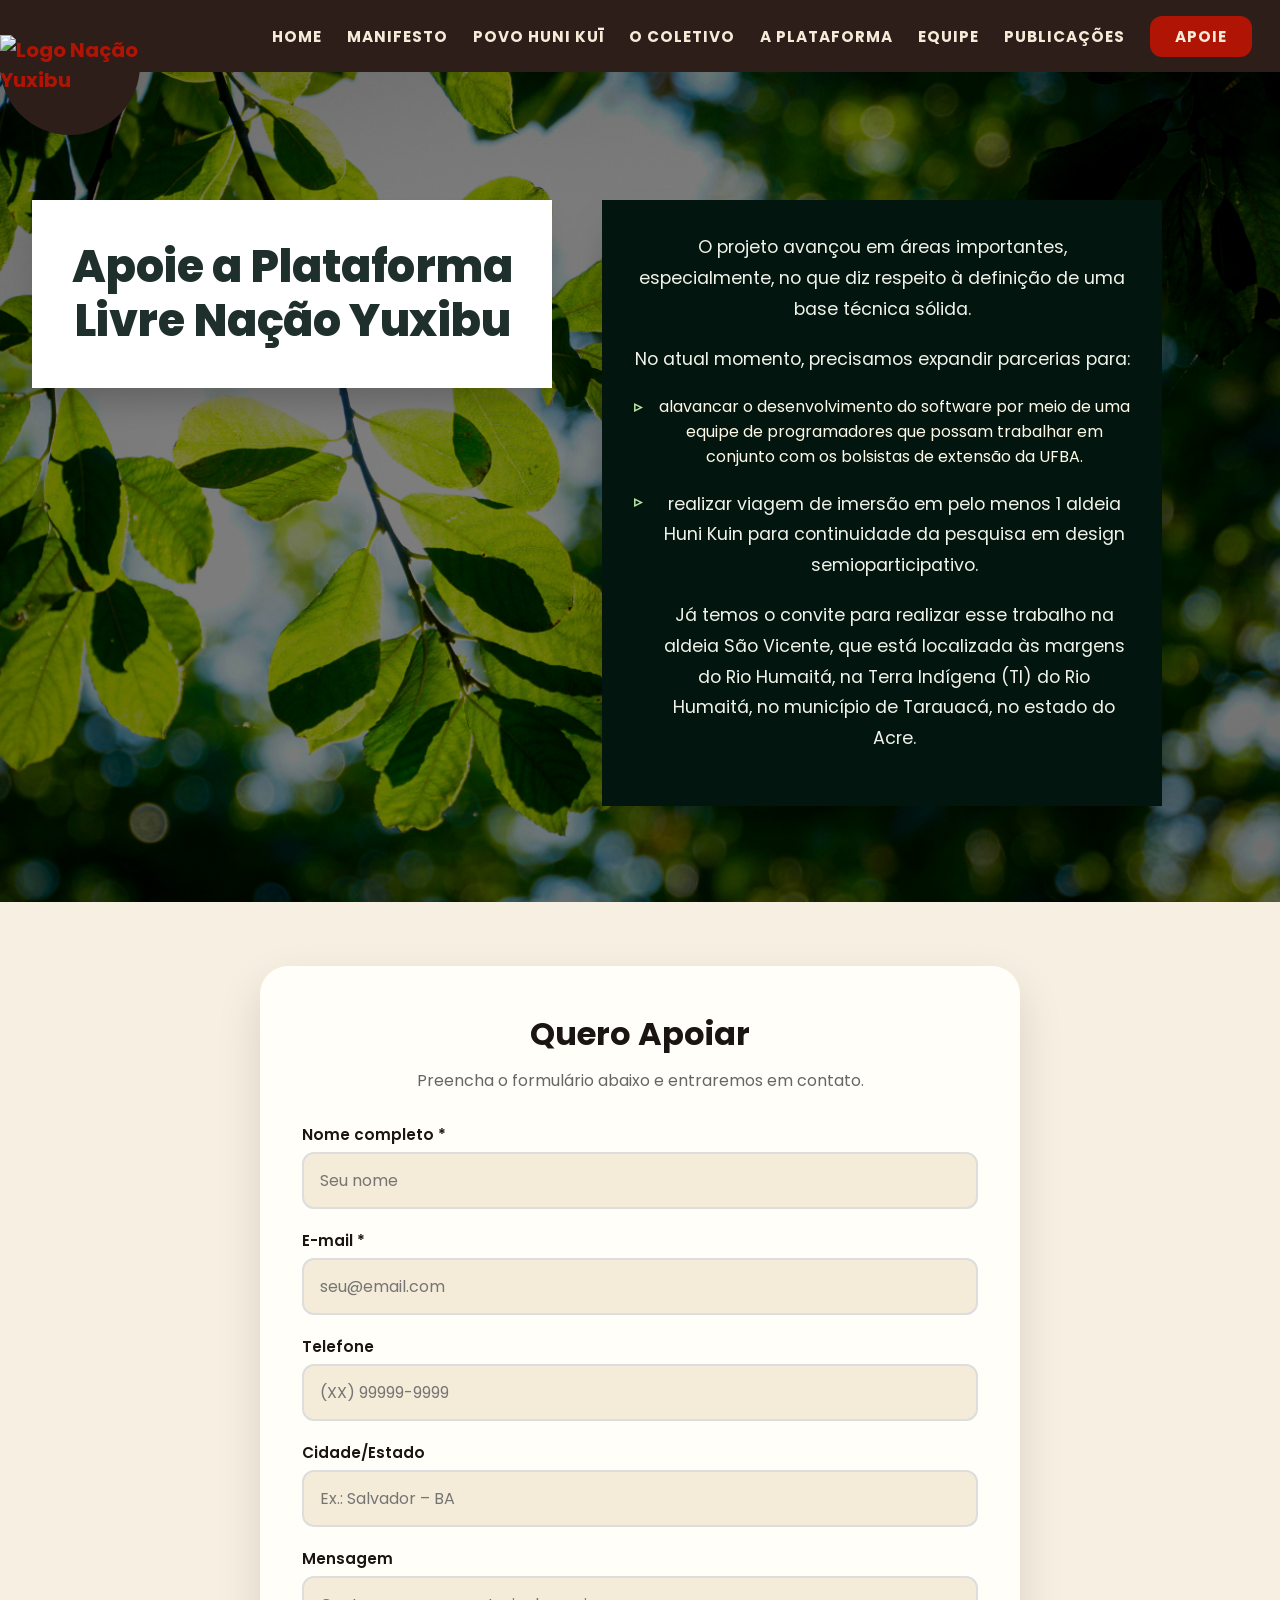
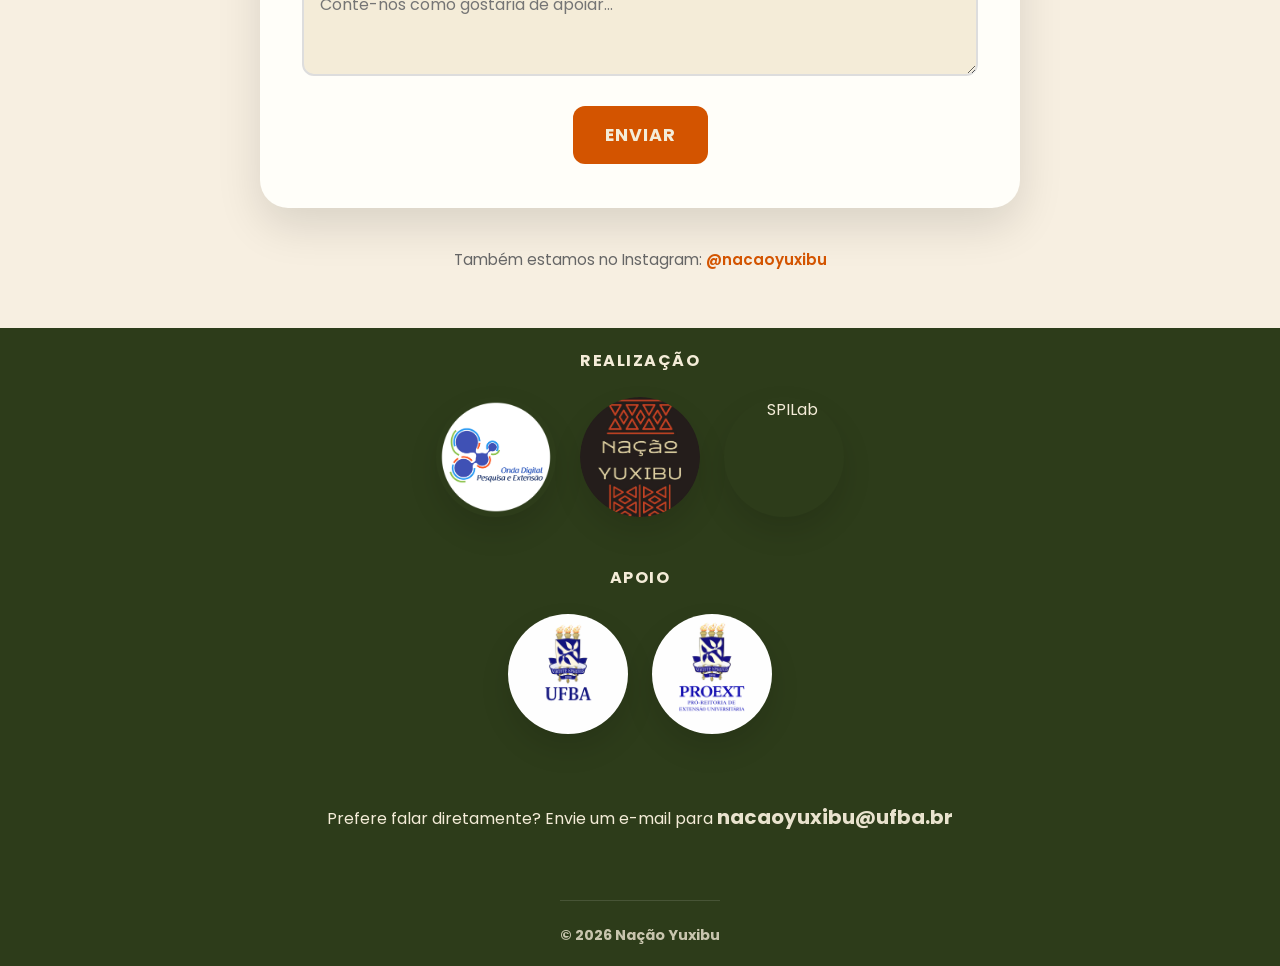
==== apoie.html @ 4c0fd573 "funncionando caixa de agradecimento" ====
<!DOCTYPE html>
<html lang="pt-br">

<head>
    <meta charset="UTF-8">
    <meta name="viewport" content="width=device-width, initial-scale=1.0">
    <title>Apoie – Nação Yuxibu</title>
    <link rel="stylesheet" href="style.css">
    <link rel="stylesheet" href="https://cdn.jsdelivr.net/npm/swiper@11/swiper-bundle.min.css" />
    <link href="https://fonts.googleapis.com/css2?family=Poppins:wght@300;400;600;700;800&display=swap"
        rel="stylesheet">
    <link rel="shortcut icon" type="image/x-icon" href="./Fotos/nacao yuxibu.png">
    <style>
        /* ============================================================
       ESTILOS ESPECÍFICOS DA PÁGINA APOIE
       ============================================================ */
        :root {
            --cor-fundo-escuro: #1a1412;
            --cor-texto-claro: #f4ecd8;
            --cor-destaque: #d35400;
            --cor-urucum: #af1404;
            --cor-marrom-medio: #2d1e1a;
            --cor-verde-floresta: #2d3c1a;
            --cor-fundo-card: #251d1a;
            --cor-fundo-secundario: #2a211d;
            --sombra-suave: 0 2px 8px rgba(0, 0, 0, 0.15);
            --transicao-padrao: 0.3s cubic-bezier(0.4, 0, 0.2, 1);
        }


        /* ---------- SEÇÃO PRINCIPAL ---------- */
        .pagina-apoie {
            position: relative;
            width: 100%;
            min-height: calc(100vh - 72px);
            display: flex;
            align-items: center;
            justify-content: center;
            padding: 5rem 0 3rem;
            background-image: url(./Fotos/APOIE.jpg);
            background-size: cover;
            background-position: center center;
            background-repeat: no-repeat;
        }

        /* Overlay escuro para melhor contraste das caixas */
        .pagina-apoie::before {
            content: "";
            position: absolute;
            top: 0;
            left: 0;
            width: 100%;
            height: 100%;
            background-color: rgba(0, 0, 0, 0.5);
            z-index: 1;
            pointer-events: none;
        }

        /* Container interno com padding responsivo */
        .container {
            position: relative;
            z-index: 2;
            width: 100%;
            max-width: 1400px;
            margin: 0 auto;
            padding: 3rem 2rem;
            display: flex;
            flex-wrap: wrap;
            align-items: center;
            justify-content: space-between;
            gap: 2rem;
        }

        .cabecalho-pagina {
            width: 100%;
            display: grid;
            grid-template-columns: minmax(320px, 1fr) minmax(360px, 1.2fr);
            gap: 2rem;
            align-items: start;
        }

        /* ---------- BOX BRANCO (TÍTULO À ESQUERDA) ---------- */
        .box-titulo {
            background-color: #ffffff;
            padding: 2.5rem 2rem;
            box-shadow: 0 20px 35px -12px rgba(0, 0, 0, 0.25);
            max-width: 520px;
            width: 100%;
            transition: transform 0.2s ease;
        }

        .box-titulo h1 {
            font-size: clamp(1.8rem, 5vw, 2.8rem);
            font-weight: 800;
            color: #1e2f2c;
            line-height: 1.2;
            margin: 0;
            letter-spacing: -0.01em;
        }

        /* ---------- BOX VERDE ESCURO (TEXTO À DIREITA) ---------- */
        .box-texto-verde {
            background-color: #03150f;
            color: #fef9e6;
            padding: 2rem 2rem;
            max-width: 560px;
            width: 100%;
            box-shadow: 0 25px 40px -12px rgba(0, 0, 0, 0.35);
        }

        .box-texto-verde p {
            margin-bottom: 1.2rem;
            font-size: 1.1rem;
            line-height: 1.75;
            color: #f0f2e9;
        }

        /* Estilização da lista */
        .box-texto-verde ul {
            margin: 0.5rem 0 1rem 0;
            padding-left: 0;
            list-style: none;
        }

        .box-texto-verde li {
            margin-bottom: 1.25rem;
            padding-left: 1.5rem;
            position: relative;
            list-style: none;
        }

        .box-texto-verde li::before {
            content: "▹";
            position: absolute;
            left: 0;
            color: #b6e6a2;
            font-weight: 600;
        }

        .box-texto-verde .detalhe-viagem {
            margin-top: 0.5rem;
            margin-left: 0.25rem;
        }

        .box-texto-verde .detalhe-viagem p {
            margin-bottom: 0;
            font-size: 0.95rem;
            color: #e2f0da;
        }

        /* Responsividade */
        @media (max-width: 960px) {
            .container {
                flex-direction: column;
                align-items: center;
                justify-content: center;
                gap: 2rem;
            }

            .box-titulo,
            .box-texto-verde {
                max-width: 100%;
            }
        }

        @media (max-width: 960px) {
            .container {
                padding: 2.5rem 1.5rem;
            }

            .cabecalho-pagina {
                grid-template-columns: 1fr;
            }

            .box-titulo,
            .box-texto-verde {
                max-width: 100%;
                width: 100%;
            }
        }

        @media (max-width: 640px) {
            .container {
                padding: 2rem 1.2rem;
            }

            .box-titulo,
            .box-texto-verde {
                padding: 1.6rem 1.4rem;
                border-radius: 22px;
            }
        }

        @media (max-width: 480px) {
            .container {
                padding: 1.5rem 1rem;
            }

            .box-titulo,
            .box-texto-verde {
                padding: 1.4rem 1.2rem;
            }

            .container-formulario {
                padding: 26px 18px;
            }

            .container-formulario h2 {
                font-size: 1.7rem;
            }

            .campo-form input,
            .campo-form select,
            .campo-form textarea {
                padding: 12px 14px;
                font-size: 0.95rem;
            }

            .botao-enviar {
                width: 100%;
                padding: 14px 18px;
            }
        }


        /* ---------- SEÇÃO DO FORMULÁRIO (QUERO APOIAR) ---------- */

        .secao-formulario {
            background: #f7efe1;
            padding: 4rem 1.5rem 3.5rem;
        }

        .container-formulario {
            max-width: 760px;
            margin: 0 auto;
            background: #fffef9;
            border-radius: 28px;
            box-shadow: 0 18px 45px rgba(0, 0, 0, 0.12);
            padding: 44px 42px;
        }

        .container-formulario h2 {
            font-size: 2rem;
            color: var(--cor-fundo-escuro);
            font-weight: 700;
            margin-bottom: 10px;
            text-align: center;
        }

        .container-formulario .subtitulo-form {
            font-size: 1rem;
            color: #666;
            text-align: center;
            margin-bottom: 30px;
        }

        .form-apoio {
            display: flex;
            flex-direction: column;
            gap: 20px;
        }

        .campo-form {
            display: flex;
            flex-direction: column;
            gap: 6px;
        }

        .campo-form label {
            font-size: 0.95rem;
            font-weight: 600;
            color: var(--cor-fundo-escuro);
        }

        .campo-form input,
        .campo-form select,
        .campo-form textarea {
            font-family: 'Poppins', sans-serif;
            font-size: 1rem;
            padding: 14px 16px;
            border: 2px solid #ddd;
            border-radius: 12px;
            background: var(--cor-texto-claro);
            transition: border-color 0.3s ease, box-shadow 0.3s ease;
            outline: none;
        }

        .campo-form input:focus,
        .campo-form select:focus,
        .campo-form textarea:focus {
            border-color: var(--cor-destaque);
            box-shadow: 0 0 0 3px rgba(211, 84, 0, 0.1);
        }

        .campo-form textarea {
            resize: vertical;
            min-height: 100px;
        }

        .botao-enviar {
            background: var(--cor-destaque);
            color: var(--cor-texto-claro);
            font-family: 'Poppins', sans-serif;
            font-size: 1.1rem;
            font-weight: 700;
            text-transform: uppercase;
            padding: 16px 32px;
            border: none;
            border-radius: 12px;
            cursor: pointer;
            transition: background 0.3s ease, transform 0.3s ease;
            letter-spacing: 1px;
            margin: 10px auto 0;
            display: inline-flex;
            justify-content: center;
        }

        .botao-enviar:hover {
            background: var(--cor-destaque);
            transform: scale(1.02);
        }

        .botao-enviar:active {
            transform: scale(0.98);
        }

        .mensagem-sucesso {
            display: none;
            background: #d4edda;
            color: #155724;
            padding: 16px;
            border-radius: 12px;
            text-align: center;
            font-weight: 600;
            margin-top: 20px;
        }

        .info-adicional {
            text-align: center;
            margin-top: 40px;
            font-size: 0.95rem;
            color: #666;
            line-height: 1.6;
        }

        .info-adicional a {
            color: var(--cor-destaque);
            font-weight: 600;
            font-size: 0.95rem;
        }


        /* ============================================================
                                  RODAPÉ
            ============================================================ */

        .rodape {
            background: var(--cor-verde-floresta);
            padding: 20px;
            color: var(--cor-texto-claro);
            text-align: center;
        }

        .rodape .container {
            display: flex;
            flex-direction: column;
            align-items: center;
            justify-content: center;
            gap: 3rem;
            max-width: 980px;
            margin: 0 auto;
            padding: 0;
        }

        .rodape .marca-rodape {
            width: 100%;
            display: flex;
            flex-direction: column;
            align-items: center;
            gap: 1.5rem;
        }

        .rodape .marca-rodape h4 {
            font-size: 1rem;
            text-transform: uppercase;
            letter-spacing: 1.5px;
            margin: 0;
            color: #f4ecd8;
        }

        .rodape .logos-colaboradores {
            display: flex;
            justify-content: center;
            gap: 24px;
            flex-wrap: wrap;
        }

        .rodape .logo-colaborador {
            width: 120px;
            height: 120px;
            border-radius: 50%;
            display: flex;
            align-items: center;
            justify-content: center;
            box-shadow: 0 14px 30px rgba(0, 0, 0, 0.12);
        }

        .logo-colaborador img {
            width: 100%;
            height: 100%;
            object-fit: contain;
        }

        .rodape .base-rodape {
            width: 100%;
            max-width: 620px;
            margin-top: 0;
            padding-top: 24px;
            border-top: 1px solid rgba(255, 255, 255, 0.12);
        }

        .rodape .texto-legal {
            font-size: 0.9rem;
            opacity: 0.78;
            margin: 0;
        }

        .texto-legal {
            color: var(--cor-texto-claro);
            font-size: 0.85rem;
            opacity: 0.7;
        }

        .base-rodape {
            margin-top: 0px;
            padding-top: 20px;
            border-top: 1px solid rgba(255, 255, 255, 0.1);
        }

        @media (max-width: 640px) {
            .rodape {
                padding: 32px 16px 24px;
            }

            .rodape .logos-colaboradores {
                gap: 16px;
            }

            .rodape .logo-colaborador {
                width: 96px;
                height: 96px;
            }
        }

        @media (max-width: 480px) {
            .rodape {
                padding: 26px 14px 20px;
            }

            .rodape .logo-colaborador {
                width: 80px;
                height: 80px;
            }

            .rodape .base-rodape {
                max-width: 100%;
                padding-top: 18px;
            }
        }

        .contato-rodape {
            font-size: 1rem;
            margin: 20px 0;
            color: #f4ecd8;
            text-align: center;
        }

        .contato-rodape a {
            color: #f4ecd8;
            text-decoration: none;
            opacity: 0.95;
        }

        .contato-rodape a:hover {
            color: var(--cor-destaque);
            opacity: 1;
        }

        /* Responsividade */
        @media (max-width: 768px) {
            .pagina-apoie {
                padding: 100px 0 60px;
            }

            .cabecalho-pagina h1 {
                font-size: 2.2rem;
            }

            .cabecalho-pagina p {
                font-size: 1.1rem;
            }

            .container-formulario {
                padding: 28px 20px;
            }

            .container-formulario h2 {
                font-size: 1.5rem;
            }
        }

        @media (max-width: 480px) {
            .cabecalho-pagina h1 {
                font-size: 1.8rem;
            }

            .cabecalho-pagina p {
                font-size: 1rem;
            }

            .container-formulario {
                padding: 24px 16px;
            }

            .container-formulario h2 {
                font-size: 1.3rem;
            }

            .botao-enviar {
                font-size: 1rem;
                padding: 14px 24px;
            }
        }


        /* ---------- BOX DE AGRADECIMENTO (SUCESSO) ---------- */
        .box-agradecimento {
            background-color: #ffffff;
            padding: 3rem 2.5rem;
            border-radius: 24px;
            box-shadow: 0 20px 35px -12px rgba(0, 0, 0, 0.25);
            text-align: center;
            max-width: 600px;
            width: 100%;
            margin: 0 auto;
            transition: transform 0.2s ease;
        }

        .box-agradecimento .icone-check {
            font-size: 3.5rem;
            margin-bottom: 1rem;
            color: #2d3c1a;
        }

        .box-agradecimento h1 {
            font-size: clamp(1.8rem, 4vw, 2.4rem);
            font-weight: 800;
            color: #1e2f2c;
            line-height: 1.3;
            margin-bottom: 1rem;
        }

        .box-agradecimento p {
            font-size: 1.1rem;
            color: #333;
            line-height: 1.7;
            margin-bottom: 1.5rem;
        }

        .box-agradecimento .destaque-email {
            background: #f4ecd8;
            border-left: 4px solid var(--cor-destaque);
            padding: 1rem 1.2rem;
            border-radius: 8px;
            font-size: 0.95rem;
            color: #444;
            margin: 1.5rem 0;
        }

        .box-agradecimento .destaque-email strong {
            color: #1a1412;
        }

        .botoes-pos-envio {
            display: flex;
            flex-wrap: wrap;
            gap: 1rem;
            justify-content: center;
            margin-top: 1.5rem;
        }

        .botao-voltar-inicio,
        .botao-instagram {
            display: inline-flex;
            align-items: center;
            justify-content: center;
            padding: 14px 28px;
            border-radius: 12px;
            font-weight: 700;
            font-size: 1rem;
            text-decoration: none;
            letter-spacing: 0.5px;
            transition: all 0.3s ease;
            font-family: 'Poppins', sans-serif;
            border: none;
            cursor: pointer;
        }

        .botao-voltar-inicio {
            background: var(--cor-destaque);
            color: var(--cor-texto-claro);
        }

        .botao-voltar-inicio:hover {
            background: #b44a00;
            transform: translateY(-2px);
            box-shadow: 0 8px 20px rgba(211, 84, 0, 0.3);
        }

        .botao-instagram {
            background: transparent;
            color: var(--cor-destaque);
            border: 2px solid var(--cor-destaque);
        }

        .botao-instagram:hover {
            background: rgba(211, 84, 0, 0.08);
            transform: translateY(-2px);
        }
    </style>
</head>

<body>
    <header class="cabecalho">
        <nav class="navegacao">
            <div class="container-marca">
                <a href="index.html"><img src="./Fotos/nacao yuxibu.png" alt="Logo Nação Yuxibu"
                        class="logo-cabecalho"></a>
            </div>
            <button class="botao-menu" type="button" aria-label="Abrir menu">☰</button>
            <ul class="links-navegacao">
                <li><a href="index.html#hero">Home</a></li>
                <li><a href="index.html#manifesto">Manifesto</a></li>
                <li><a href="index.html#povo">Povo Huni Kuī</a></li>
                <li><a href="index.html#movimento">O Coletivo</a></li>
                <li><a href="index.html#plataforma">A Plataforma</a></li>
                <li><a href="index.html#sobre">Equipe</a></li>
                <li><a href="publicacoes.html">Publicações</a></li>
                <li><a href="apoie.html" class="link-apoio">APOIE</a></li>
            </ul>
        </nav>
    </header>

    <main>
        <section class="pagina-apoie">
            <div class="container">
                <div class="cabecalho-pagina">
                    <!-- Lado esquerdo: apenas o h1 dentro do box branco -->
                    <div class="box-titulo">
                        <h1>Apoie a Plataforma Livre Nação Yuxibu</h1>
                    </div>
                    <!-- Lado direito: box verde escuro  -->
                    <div class="box-texto-verde">
                        <p>
                            O projeto avançou em áreas importantes, especialmente, no que diz respeito à definição de
                            uma
                            base técnica sólida.
                        </p>
                        <p>
                            No atual momento, precisamos expandir parcerias para:
                        </p>
                        <ul>
                            <li>
                                alavancar o desenvolvimento do software por meio de uma equipe de programadores que
                                possam
                                trabalhar em conjunto com os bolsistas de extensão da UFBA.
                            </li>
                            <li>
                                <p>
                                    realizar viagem de imersão em pelo menos 1 aldeia Huni Kuin para continuidade da
                                    pesquisa em
                                    design semioparticipativo.
                                </p>
                                <div>
                                    <p>
                                        Já temos o convite para realizar esse trabalho na aldeia São Vicente,
                                        que está localizada às margens do Rio Humaitá, na Terra Indígena (TI) do Rio
                                        Humaitá, no
                                        município de Tarauacá, no estado do Acre.
                                    </p>
                                </div>

                            </li>
                        </ul>
                    </div>

                </div>
        </section>
        <!-- SEÇÃO DO FORMULÁRIO -->
        <section class="secao-formulario">
            <div class="container-formulario" id="containerFormulario">
                <h2>Quero Apoiar</h2>
                <p class="subtitulo-form">Preencha o formulário abaixo e entraremos em contato.</p>

                <form class="form-apoio" action="https://formspree.io/f/xaqkadod" method="POST" id="formApoio">
                    <div class="campo-form">
                        <label for="nome">Nome completo *</label>
                        <input type="text" id="nome" name="nome" placeholder="Seu nome" required>
                    </div>

                    <div class="campo-form">
                        <label for="email">E-mail *</label>
                        <input type="email" id="email" name="email" placeholder="seu@email.com" required>
                    </div>

                    <div class="campo-form">
                        <label for="telefone">Telefone</label>
                        <input type="telefone" id="telefone" name="telefone" placeholder="(XX) 99999-9999">
                    </div>

                    <div class="campo-form">
                        <label for="cidade">Cidade/Estado</label>
                        <input type="text" id="cidade" name="cidade" placeholder="Ex.: Salvador – BA">
                    </div>

                    <!-- <div class="campo-form">
                        <label for="tipo-apoio">Tipo de apoio *</label>
                        <select id="tipo-apoio" name="tipo-apoio" required>
                            <option value="" disabled selected>Selecione uma opção</option>
                            <option value="financeiro">Apoio financeiro</option>
                            <option value="divulgacao">Divulgação</option>
                            <option value="voluntariado">Voluntariado</option>
                            <option value="parceria">Parceria institucional</option>
                            <option value="outro">Outro</option>
                        </select>
                    </div> -->

                    <div class="campo-form">
                        <label for="mensagem">Mensagem</label>
                        <textarea id="mensagem" name="mensagem"
                            placeholder="Conte-nos como gostaria de apoiar..."></textarea>
                    </div>

                    <button type="submit" class="botao-enviar" id="botaoEnviar">Enviar</button>
                </form>
            </div>

            <div class="info-adicional">
                <p>
                    Também estamos no Instagram:
                    <a href="https://www.instagram.com/nacaoyuxibu" target="_blank"
                        rel="noopener noreferrer">@nacaoyuxibu</a>
                </p>
                <!--<p style="margin-top: 8px;">
                    Ou fale diretamente conosco pelo
                    <a href="https://tl.me/55XXXXXXXXXXX" target="_blank" rel="noopener noreferrer">Telegram</a>.
                </p>-->
            </div>
            <!-- Box de agradecimento (aparece no lugar do formulário após sucesso) -->
            <div class="box-agradecimento" id="boxAgradecimento" style="display: none;">
                <h1>Mensagem enviada com sucesso!</h1>
                <p>
                    Agradecemos seu interesse em apoiar a <strong>Plataforma Livre Nação Yuxibu</strong>.
                </p>
                <div class="destaque-email">
                    Fique atento(a) à sua <strong>caixa de entrada</strong> e à pasta de <strong>spam / lixo
                        eletrônico</strong>.<br>
                    Nossa equipe responderá em breve através do e-mail informado.
                </div>
                <p style="font-size: 0.95rem; color: #555;">
                    Enquanto isso, siga nosso Instagram para acompanhar o projeto:
                </p>
                <div class="botoes-pos-envio">
                    <a href="index.html" class="botao-voltar-inicio">↩ Voltar ao início</a>
                    <a href="https://www.instagram.com/nacaoyuxibu" target="_blank" rel="noopener noreferrer"
                        class="botao-instagram">@nacaoyuxibu</a>
                </div>
            </div>
        </section>
    </main>

    <!-- SEÇÃO do Rodapé -->
    <footer class="rodape">
        <div class="container">
            <div class="marca-rodape">
                <h4>Realização</h4>
                <div class="logos-colaboradores">
                    <div class="logo-colaborador"><img src="./icones-site/onda-digital.png" alt="Onda Digital"></div>
                    <div class="logo-colaborador"><img src="./icones-site/nacao-yuxibu-logo.png" alt="Nação Yuxibu">
                    </div>
                    <div class="logo-colaborador"><img src="./icones-site/SPILab.png" alt="SPILab"></div>
                </div>
            </div>
            <div class="marca-rodape">
                <h4>Apoio</h4>
                <div class="logos-colaboradores">
                    <div class="logo-colaborador"><img src="./icones-site/ufba-logo.png" alt="UFBA"></div>
                    <div class="logo-colaborador"><img src="./icones-site/proext-logo.png" alt="Proext"></div>
                </div>
            </div>
            <div class="contato-rodape">
                <p>
                    Prefere falar diretamente? Envie um e-mail para
                    <a href="mailto:nacaoyuxibu@ufba.br">
                        nacaoyuxibu@ufba.br
                </p>
            </div>

            <div class="base-rodape">
                <p class="texto-legal">© 2026 Nação Yuxibu</p>
            </div>
        </div>
    </footer>

    <script>
        document.addEventListener('DOMContentLoaded', () => {
            /* ============ ELEMENTOS DO DOM ============ */
            const form = document.getElementById('formApoio');
            const botaoEnviar = document.getElementById('botaoEnviar');
            const containerFormulario = document.getElementById('containerFormulario');
            const boxAgradecimento = document.getElementById('boxAgradecimento');
            const statusErro = document.getElementById('status-erro');
            const listaErros = document.getElementById('lista-erros');
            const botaoVoltar = document.getElementById('botao-voltar');

            const botaoMenu = document.querySelector('.botao-menu');
            const linksNavegacao = document.querySelector('.links-navegacao');

            /* ============ MENU HAMBÚRGUER ============ */
            if (botaoMenu && linksNavegacao) {
                const alternarMenu = (abrir) => {
                    linksNavegacao.classList.toggle('ativo', abrir);
                    botaoMenu.textContent = abrir ? '✕' : '☰';
                    botaoMenu.setAttribute('aria-expanded', String(abrir));
                    botaoMenu.setAttribute('aria-label', abrir ? 'Fechar menu' : 'Abrir menu');
                };

                // Inicia fechado
                alternarMenu(false);

                botaoMenu.addEventListener('click', () => {
                    const estaAberto = !linksNavegacao.classList.contains('ativo');
                    alternarMenu(estaAberto);
                });

                // Fecha o menu ao clicar em qualquer link
                linksNavegacao.querySelectorAll('a').forEach(link => {
                    link.addEventListener('click', () => alternarMenu(false));
                });
            }

            /* ============ ENVIO DO FORMULÁRIO (fetch) ============ */
            form.addEventListener('submit', async (event) => {
                event.preventDefault(); // impede o redirecionamento do Formspree

                botaoEnviar.textContent = 'Enviando...';
                botaoEnviar.disabled = true;

                try {
                    const response = await fetch(form.action, {
                        method: 'POST',
                        body: new FormData(form),
                        headers: { 'Accept': 'application/json' }
                    });

                    const data = await response.json();

                    if (response.ok) {
                        // Sucesso: esconde o formulário e mostra a caixa de agradecimento
                        containerFormulario.style.display = 'none';
                        boxAgradecimento.style.display = 'block';
                        statusErro.style.display = 'none';
                        form.reset();
                    } else {
                        // Erro de validação retornado pelo Formspree
                        const erros = data.errors || [{ message: 'Erro desconhecido. Tente novamente mais tarde.' }];
                        listaErros.innerHTML = '';
                        erros.forEach(erro => {
                            const li = document.createElement('li');
                            let texto = erro.message;
                            if (erro.field) {
                                texto = erro.field + ': ' + erro.message;
                            }
                            li.textContent = texto;
                            listaErros.appendChild(li);
                        });
                        containerFormulario.style.display = '';
                        boxAgradecimento.style.display = 'none';
                        statusErro.style.display = 'block';
                    }
                } catch (error) {
                    // Falha de rede
                    listaErros.innerHTML = '<li>Falha na comunicação. Verifique sua conexão e tente novamente.</li>';
                    containerFormulario.style.display = '';
                    boxAgradecimento.style.display = 'none';
                    statusErro.style.display = 'block';
                } finally {
                    botaoEnviar.textContent = 'Enviar';
                    botaoEnviar.disabled = false;
                }
            });

            /* ============ BOTÃO "VOLTAR E CORRIGIR" ============ */
            botaoVoltar.addEventListener('click', () => {
                containerFormulario.style.display = '';
                boxAgradecimento.style.display = 'none';
                statusErro.style.display = 'none';
                listaErros.innerHTML = '';
            });
        });
    </script>
</body>

</html>
---- style.css ----
/* ============================================================
   PLATAFORMA LIVRE NAÇÃO YUXIBU 
   ============================================================ */

:root {
  --cor-fundo-escuro: #1a1412;
  --cor-texto-claro: #f4ecd8;
  --cor-destaque: #d35400;
  --cor-urucum: #af1404;
  --cor-marrom-medio: #2d1e1a;
  --cor-verde-floresta: #2d3c1a;
  --cor-fundo-card: #251d1a;
  --cor-fundo-secundario: #2a211d;
  --sombra-suave: 0 2px 8px rgba(0, 0, 0, 0.15);
  --transicao-padrao: 0.3s cubic-bezier(0.4, 0, 0.2, 1);
}

/* Reset base */
*,
*::before,
*::after {
  margin: 0;
  padding: 0;
  box-sizing: border-box;
}

html {
  scroll-behavior: smooth;
  overflow-x: hidden;
}

body {
  font-family: 'Poppins', sans-serif;
  background-color: var(--cor-texto-claro);
  color: var(--cor-fundo-escuro);
  padding-top: 72px;
  overflow-x: hidden;
}

/* ============================================================
   CABEÇALHO E NAVEGAÇÃO
   ============================================================ */

.header {
  padding-top: constant(safe-area-inset-top);
  /* iOS < 11.2 */
  padding-top: env(safe-area-inset-top);
  /* iOS ≥ 11.2 */
}

.footer {
  padding-bottom: constant(safe-area-inset-bottom);
  padding-bottom: env(safe-area-inset-bottom);
}

.cabecalho {
  position: fixed;
  top: 0;
  width: 100%;
  height: 72px;
  background: var(--cor-marrom-medio);
  z-index: 1000;
}

.navegacao {
  max-width: 1280px;
  margin: 0 auto;
  display: flex;
  align-items: center;
  justify-content: flex-end;
  height: 100%;
  padding: 0 28px 0 160px;
  gap: 40px;
}

.container-marca {
  position: absolute;
  left: 0;
  top: 90%;
  transform: translateY(-50%);
  width: 140px;
  height: 140px;
  background: var(--cor-marrom-medio);
  border-radius: 50%;
  display: flex;
  align-items: center;
  justify-content: center;
  z-index: 1001;
}

.logo-cabecalho {
  height: 110px;
  object-fit: contain;
}

.links-navegacao {
  list-style: none;
  display: flex;
  gap: 25px;
}

.links-navegacao a {
  text-decoration: none;
  color: var(--cor-texto-claro);
  text-transform: uppercase;
  font-size: 0.95rem;
  letter-spacing: 1px;
  transition: color 0.2s;
}

.links-navegacao a:hover {
  color: var(--cor-destaque);
}

.link-apoio {
  background: var(--cor-urucum);
  padding: 10px 25px;
  border-radius: 12px;
  font-weight: 700;
}

.link-apoio:hover {
  background: #e62222;
  transform: scale(1.05);
}

/* Menu hamburguer */
.botao-menu {
  display: none;
  font-size: 2rem;
  background: none;
  border: none;
  color: var(--cor-urucum);
  cursor: pointer;
  z-index: 1001;
}

/* Responsivo */
@media (max-width: 1024px) {
  .links-navegacao {
    position: fixed;
    top: 0;
    right: -100%;
    width: 80%;
    height: 100vh;
    flex-direction: column;
    justify-content: center;
    align-items: center;
    background: rgba(26, 20, 18, 0.95);
    backdrop-filter: blur(12px);
    transition: right 0.4s ease;
    padding: 0;
    gap: 30px;
  }

  .links-navegacao.ativo {
    right: 0;
  }

  .botao-menu {
    display: block;
  }

  .navegacao {
    padding-left: 0;
    justify-content: flex-end;
  }
}


@media (max-width: 768px) {
  .container-marca {
    width: 140px;
    height: 140px;
    transform: translateY(-50%);
  }

  .logo-cabecalho {
    height: 100px;
    object-fit: contain;
  }

  .navegacao {
    padding: 0 28px 0 120px;
    gap: 20px;
  }
}

@media (max-width: 480px) {
  .container-marca {
    width: 130px;
    height: 130px;
    transform: translateY(-50%);
  }

  .logo-cabecalho {
    height: 100px;
    object-fit: contain;
  }

  .navegacao {
    padding: 0 20px 0 0;
    gap: 10px;
  }

  .botao-menu {
    position: fixed;
    top: 18px;
    right: 20px;
    z-index: 1002;
    color: white;
  }

  .links-navegacao {
    width: 100%;
  }

  .link-apoio {
    padding: 8px 20px;
    font-size: 0.9rem;
  }
}

/* ============================================================
   HERO
   ============================================================ */

.secao-hero {
  display: flex;
  align-items: center;
  justify-content: center;
  background: url('./Fotos/Rio5.png') center/cover;
  min-height: 100vh;
  position: relative;
  overflow: hidden;
}

.fundo-hero {
  position: absolute;
  inset: 0;
  background: rgba(0, 0, 0, 0.2);
}

.conteudo-hero {
  position: relative;
  z-index: 1;
  text-align: center;
  color: white;
  max-width: 1200px;
  padding: 20px;
}

.linha-hero-1 {
  display: block;
  font-size: 4.2rem;
  font-weight: 660;
  letter-spacing: 1px;
  text-shadow: 0 2px 8px var(--cor-marrom-medio);
  text-transform: uppercase;
}

.linha-hero-2 {
  display: block;
  font-size: 5.2rem;
  font-weight: 800;
  letter-spacing: 1px;
  text-shadow: 0 2px 8px var(--cor-marrom-medio);
  text-transform: uppercase;
}

.subtitulo-hero {
  font-size: 2rem;
  margin: 1.2rem 0 2rem;
}

.botao-chamada {
  display: inline-block;
  background: var(--cor-destaque);
  color: white;
  padding: 15px 40px;
  border-radius: 5px;
  text-transform: uppercase;
  font-weight: bold;
  text-decoration: none;
  transition: background 0.3s, transform 0.3s;
}

.botao-chamada:hover {
  background: #e67e22;
  transform: scale(1.05);
}

@media (max-width: 768px) {
  .linha-hero-1 {
    font-size: 2.8rem !important;
  }

  .linha-hero-2 {
    font-size: 3.4rem !important;
  }

  .subtitulo-hero {
    font-size: 1.5rem !important;
  }
}

@media (max-width: 480px) {
  .linha-hero-1 {
    font-size: 2.2rem !important;
  }

  .linha-hero-2 {
    font-size: 2.6rem !important;
  }

  .subtitulo-hero {
    font-size: 1.2rem !important;
  }

  .botao-chamada {
    padding: 12px 25px;
    font-size: 0.9rem;
  }
}

@media (max-width: 360px) {
  .linha-hero-1 {
    font-size: 1.8rem !important;
  }

  .linha-hero-2 {
    font-size: 2.2rem !important;
  }

  .subtitulo-hero {
    font-size: 1rem !important;
  }
}

/* ============================================================
   MANIFESTO
   ============================================================ */

.secao-manifesto {
  background: var(--cor-marrom-medio);
  padding: 60px 0;
}

.container {
  max-width: 1280px;
  margin: 0 auto;
  padding: 0 5vw;
  text-align: center;
}

.grade-manifesto {
  text-align: left;
}

.titulo-manifesto {
  font-size: 2.6rem;
  color: var(--cor-texto-claro);
  margin-bottom: 30px;
  font-weight: 800;
  text-transform: uppercase;
}

.paragrafo-manifesto {
  font-size: 1.4rem;
  line-height: 1.8;
  color: var(--cor-texto-claro);
  margin-bottom: 1.2rem;
  text-align: justify;
}

@media (max-width: 768px) {
  .titulo-manifesto {
    font-size: 2rem;
  }

  .paragrafo-manifesto {
    font-size: 1.1rem;
    line-height: 1.6;
  }
}

@media (max-width: 480px) {
  .titulo-manifesto {
    font-size: 1.8rem;
  }

  .paragrafo-manifesto {
    font-size: 1rem;
  }
}

/* ============================================================
   POVO HUNI KUĪ (carrossel de vídeos)
   ============================================================ */

.secao-povo {
  padding: 60px 0;
  background: var(--cor-texto-claro);
}

.titulo-povo {
  color: var(--cor-marrom-medio);
  font-size: 2.6rem;
  margin-bottom: 30px;
  font-weight: 800;
  text-transform: uppercase;
}

.player-video {
  width: 100%;
  border-radius: 18px;
}

.carrossel-povo {
  max-width: 960px;
  margin: 0 auto;
  padding-bottom: 50px;
}

@media (max-width: 768px) {
  .titulo-povo {
    font-size: 2rem;
  }
}

@media (max-width: 480px) {
  .titulo-povo {
    font-size: 1.8rem;
  }

  .carrossel-povo {
    padding-bottom: 30px;
  }
}

/* ============================================================
   COLETIVO (capa)
   ============================================================ */

.secao-coletivo {
  background: url('./Fotos/Imagem-Fundo-Sessão.jpg') center/cover fixed;
  min-height: 80vh;
  display: flex;
  align-items: center;
  justify-content: center;
  background-blend-mode: lighten;
  background-color: rgba(240, 40, 40, 0.25);
}

.titulo-movimento {
  font-size: 4.2rem;
  color: var(--cor-texto-claro);
  text-shadow: 0 3px 8px var(--cor-marrom-medio);
  text-transform: uppercase;
}

@media (max-width: 768px) {
  .titulo-movimento {
    font-size: 2.8rem;
  }
}

@media (max-width: 480px) {
  .titulo-movimento {
    font-size: 2rem;
  }
}

/* ============================================================
   CARDS DO MOVIMENTO (ícone à esquerda, empilhados)
   ============================================================ */

.secao-cards-movimento {
  background: var(--cor-verde-floresta);
  padding: 40px 0 60px;
}

/* Imagem dos pilares centralizada */
.pilares-nacao-yuxibu {
  display: flex;
  justify-content: center;
  align-items: center;
  margin-bottom: 40px;
}

.pilares-nacao-yuxibu img {
  max-width: 100%;
  height: auto;
  display: block;
}

/* Parágrafo introdutório */
.paragrafo-movimento {
  font-size: 2rem;
  color: var(--cor-texto-claro);
  margin-bottom: 40px;
  line-height: 1.7;
  text-align: center;
}

/* Grade: empilha os cards verticalmente */
.grade-cards-movimento {
  display: flex;
  flex-direction: column;
  gap: 28px;
}

/* Card individual */
.card-movimento {
  border-radius: 20px;
  box-shadow: 0 12px 28px rgba(0, 0, 0, 0.25);
  display: flex;
  align-items: flex-start;
  padding: 20px;
  transition: transform 0.3s ease, box-shadow 0.3s ease;
}

.card-movimento:hover {
  transform: translateY(-6px);
  box-shadow: 0 18px 36px rgba(0, 0, 0, 0.35);
}

/* Ícone à esquerda */
.card-icone {
  flex-shrink: 0;
  width: 150px;
  height: 150px;
  margin-right: 20px;
  display: flex;
  align-items: center;
  justify-content: center;
}

.card-icone img {
  max-width: 100%;
  max-height: 100%;
  object-fit: contain;
}

/* Conteúdo textual (título + caixa de texto) */
.card-conteudo {
  flex: 1;
  display: flex;
  flex-direction: column;
}

/* Título – acima da caixa de texto e fora dela visualmente */
.card-titulo {
  font-size: 1.4rem;
  font-weight: 700;
  color: #fff;
  margin-bottom: 12px;
  text-align: left;
}

/* Caixa de texto descritiva (com fundo levemente destacado, opcional) */
.card-texto {
  background: rgba(255, 255, 255, 0.08);
  padding: 16px;
  border-radius: 12px;
  color: var(--cor-texto-claro);
  font-size: 0.95rem;
  line-height: 1.6;
}

.card-texto p+p {
  margin-top: 10px;
}

/* ==============================
   RESPONSIVIDADE – CARDS DO MOVIMENTO
   ============================== */

/* Tablets (até 768px) */
@media (max-width: 768px) {
  .paragrafo-movimento {
    font-size: 1.4rem;
    margin-bottom: 30px;
  }

  .pilares-nacao-yuxibu {
    margin-bottom: 30px;
  }

  .card-icone {
    width: 120px;
    height: 120px;
    margin-right: 16px;
  }

  .card-titulo {
    font-size: 1.25rem;
  }

  .card-texto {
    font-size: 0.9rem;
    padding: 14px;
  }
}

/* Celulares (até 600px) – empilha verticalmente */
@media (max-width: 600px) {
  .card-movimento {
    flex-direction: column;
    align-items: center;
    text-align: center;
    padding: 20px 15px;
  }

  .card-icone {
    width: 100px;
    height: 100px;
    margin-right: 0;
    margin-bottom: 15px;
  }

  .card-titulo {
    text-align: center;
    font-size: 1.2rem;
  }

  .card-texto {
    text-align: center;
    padding: 12px;
    font-size: 0.9rem;
  }

  .paragrafo-movimento {
    font-size: 1.2rem;
    margin-bottom: 25px;
  }
}

/* Telas muito pequenas (até 400px) */
@media (max-width: 400px) {
  .card-icone {
    width: 80px;
    height: 80px;
    margin-bottom: 12px;
  }

  .card-titulo {
    font-size: 1.1rem;
  }

  .card-texto {
    font-size: 0.85rem;
    padding: 10px;
  }

  .paragrafo-movimento {
    font-size: 1.1rem;
  }

  .pilares-nacao-yuxibu {
    margin-bottom: 25px;
  }
}

/* ============================================================
   REDES SOCIAIS (texto + ícones lado a lado)
   ============================================================ */
.redes-sociais-coletivo {
  margin-top: 40px;
  display: flex;
  justify-content: center;
}

.linha-redes {
  display: flex;
  align-items: center;
  justify-content: center;
  gap: 12px;
  flex-wrap: wrap;
  color: var(--cor-texto-claro);
}

.chamada-redes {
  font-size: 1.2rem;
  font-weight: 400;
  letter-spacing: 0.5px;
  margin: 0;
}

.linha-redes a {
  display: inline-flex;
  transition: transform 0.3s ease, opacity 0.3s ease;
}

.linha-redes a:hover {
  transform: scale(1.15);
  opacity: 0.9;
}

.linha-redes img {
  width: 44px;
  height: 44px;
  object-fit: contain;
  filter: drop-shadow(0 2px 6px rgba(0, 0, 0, 0.3));
  vertical-align: middle;
}

/* Responsividade */
@media (max-width: 600px) {
  .chamada-redes {
    font-size: 1rem;
  }

  .linha-redes img {
    width: 36px;
    height: 36px;
  }
}

@media (max-width: 400px) {
  .linha-redes {
    flex-direction: column;
    text-align: center;
    gap: 8px;
  }
}

/* ============================================================
   PLATAFORMA (capa e pilares)
   ============================================================ */

.secao-plataforma-capa {
  background: url('./Fotos/Imagem-Fundo-Sessão.jpg') center/cover fixed;
  min-height: 80vh;
  display: flex;
  align-items: center;
  justify-content: center;
  background-blend-mode: lighten;
  background-color: rgba(240, 40, 40, 0.2);
}

.titulo-plataforma {
  font-size: 4.2rem;
  color: var(--cor-texto-claro);
  text-shadow: 0 3px 8px var(--cor-marrom-medio);
  text-transform: uppercase;
}

.secao-pilares {
  background: var(--cor-texto-claro);
  padding: 60px 0;
}

.paragrafo-plataforma,
.paragrafo-coletivo {
  font-size: 1.4rem;
  margin-bottom: 40px;
}

.paragrafo-coletivo {
  color: var(--cor-texto-claro);
}

.grade-pilares {
  display: grid;
  grid-template-columns: repeat(4, 1fr);
  gap: 24px;
}

.pilar {
  perspective: 1200px;
}

.pilar-interno {
  height: 360px;
  transition: transform 0.8s ease;
  transform-style: preserve-3d;
}

.pilar.virado .pilar-interno {
  transform: rotateY(180deg);
}

.pilar-frente,
.pilar-verso {
  position: absolute;
  inset: 0;
  backface-visibility: hidden;
  border-radius: 22px;
  overflow: hidden;
  display: flex;
  flex-direction: column;
  align-items: center;
  justify-content: center;
  padding: 22px;
}

.pilar-frente {
  background: var(--cor-texto-claro);
  border: 1px solid rgba(0, 0, 0, 0.08);
}

.pilar-verso {
  transform: rotateY(180deg);
  background: #fff7ec;
  text-align: left;
  overflow-y: auto;
}

.imagem-pilar {
  width: 120px;
  height: 120px;
  border-radius: 50%;
  background-size: cover;
  background-position: center;
  margin-bottom: 18px;
}

.botao-alternar-pilar {
  width: 100%;
  margin-top: 14px;
  padding: 12px;
  border: none;
  border-radius: 999px;
  background: var(--cor-destaque);
  color: white;
  font-weight: 700;
  cursor: pointer;
}

@media (max-width: 1024px) {
  .titulo-plataforma {
    font-size: 3rem;
  }

  .paragrafo-plataforma,
  .paragrafo-coletivo {
    font-size: 1.2rem;
  }
}

@media (max-width: 768px) {
  .grade-pilares {
    grid-template-columns: repeat(2, 1fr);
    gap: 16px;
  }

  .titulo-plataforma {
    font-size: 2.4rem;
  }

  .paragrafo-plataforma,
  .paragrafo-coletivo {
    font-size: 1.1rem;
  }
}

@media (max-width: 480px) {
  .grade-pilares {
    grid-template-columns: 1fr;
  }

  .titulo-plataforma {
    font-size: 1.8rem;
  }

  .paragrafo-plataforma,
  .paragrafo-coletivo {
    font-size: 1rem;
  }

  .pilar-interno {
    height: 300px;
  }

  .imagem-pilar {
    width: 90px;
    height: 90px;
  }
}

/* ============================================================
   SOFTWARE LIVRE
   ============================================================ */

.secao-software-livre {
  background: var(--cor-texto-claro);
  padding: 60px 0;
}

.titulo-software-livre,
.titulo-pesquisa {
  font-size: 2.6rem;
  color: var(--cor-fundo-escuro);
  margin-bottom: 30px;
  font-weight: 800;
  text-transform: uppercase;
}

.texto-software-livre {
  font-size: 1.3rem;
  line-height: 1.9;
  text-align: justify;
  margin-bottom: 20px;
}

.sumario {
  color: var(--cor-urucum);
  cursor: pointer;
  font-weight: bold;
}

.referencia {
  font-size: 0.9rem;
  margin-top: 10px;
}

a {
  color: var(--cor-urucum);
  font-weight: 700;
  font-size: 20px;
  text-decoration: none;
}

a::before {
  color: var(--cor-fundo-escuro);
  font-weight: 700;
  font-size: 20px;
  text-decoration: none;
}

@media (max-width: 768px) {

  .titulo-software-livre,
  .titulo-pesquisa {
    font-size: 2rem;
  }

  .texto-software-livre {
    font-size: 1.1rem;
    line-height: 1.7;
  }
}

@media (max-width: 480px) {

  .titulo-software-livre,
  .titulo-pesquisa {
    font-size: 1.6rem;
  }

  .texto-software-livre {
    font-size: 1rem;
  }

  a {
    font-size: 16px;
  }
}

/* ============================================================
   EQUIPE – GRADE DE MEMBROS
   ============================================================ */

.equipe-section {
  background: linear-gradient(180deg, #f7f0e4, #efe3d0);
  padding: 60px 0;
}

.sobre-header {
  text-align: center;
  margin-bottom: 50px;
}

.equipe-title {
  font-size: 2.6rem;
  color: var(--cor-fundo-escuro);
  font-weight: 800;
  margin-bottom: 10px;
  text-transform: uppercase;
}

.descricao-equipe {
  font-size: 1.3rem;
  max-width: 700px;
  margin: 0 auto;
  color: var(--cor-marrom-medio);
  line-height: 1.6;
}

.equipe-grid {
  display: grid;
  grid-template-columns: repeat(4, 1fr);
  gap: 30px 20px;
}

.membro-card {
  background: #fffef9;
  border-radius: 22px;
  box-shadow: 0 8px 24px rgba(0, 0, 0, 0.06);
  padding: 28px 18px 22px;
  text-align: center;
  transition: transform 0.3s ease, box-shadow 0.3s ease;
  display: flex;
  flex-direction: column;
  align-items: center;
}

.membro-card:hover {
  transform: translateY(-5px);
  box-shadow: 0 16px 32px rgba(0, 0, 0, 0.12);
}

.membro-foto {
  width: 130px;
  height: 130px;
  border-radius: 50%;
  overflow: hidden;
  margin-bottom: 18px;
  background: #d9c5ad;
  flex-shrink: 0;
}

.membro-foto img {
  width: 100%;
  height: 100%;
  object-fit: cover;
  display: block;
}

.membro-card h3 {
  font-size: 1.25rem;
  margin: 0 0 5px;
  color: var(--cor-fundo-escuro);
  font-weight: 700;
}

.cargo {
  font-size: 0.85rem;
  text-transform: uppercase;
  letter-spacing: 0.08em;
  color: var(--cor-destaque);
  font-weight: 600;
  margin-bottom: 12px;
  display: block;
}

.membro-card p {
  font-size: 0.92rem;
  line-height: 1.5;
  color: #3e3a36;
  margin: 0;
  flex: 1;
}

/* Responsivo */
@media (max-width: 1024px) {
  .equipe-grid {
    grid-template-columns: repeat(2, 1fr);
  }
}

@media (max-width: 768px) {
  .equipe-title {
    font-size: 2rem;
  }

  .descricao-equipe {
    font-size: 1.1rem;
  }

  .equipe-grid {
    grid-template-columns: repeat(2, 1fr);
  }
}

@media (max-width: 480px) {
  .equipe-grid {
    grid-template-columns: 1fr;
    gap: 20px;
  }

  .membro-foto {
    width: 110px;
    height: 110px;
  }

  .equipe-title {
    font-size: 1.8rem;
  }
}

/* ============================================================
   APOIO
   ============================================================ */

.secao-apoio {
  background: var(--cor-urucum);
  padding: 30px 0 50px !important;
  position: relative;
  text-align: center;
  color: #f4ecd8 !important;
}

.divisor-pincelada {
  position: absolute;
  top: 0px;
  left: 0;
  width: 100%;
  overflow: hidden;
  line-height: 0;
  transform: translateY(-100%);
}

.divisor-pincelada img {
  width: 100%;
  height: 12%;
  display: block;
}

.container-apoio {
  max-width: 80vw;
  margin: 0 auto;
  padding: 0 20px;
}

.titulo-apoio {
  font-size: 2.8rem;
  font-family: 'Poppins', sans-serif;
  font-weight: 800;
  color: var(--cor-texto-claro);
  margin: 0 0 50px 0;
  text-transform: uppercase;
}


.opcoes-apoio a {
  display: flex;
  /* faz o link ocupar todo o espaço do card */
  color: inherit;
  /* herda a cor clara da seção, ignorando a cor global do link */
  text-decoration: none;
  /* remove sublinhado (garantia extra) */
  font-weight: normal;
  /* opcional, para não forçar negrito nos textos internos */
  font-size: inherit;
  gap: 100px;
}

.opcoes-apoio {
  display: flex;
  justify-content: center;
  gap: 100px;
  flex-wrap: wrap;
}

.caixa-apoio {
  background: var(--cor-urucum);
  border: 1px solid var(--cor-texto-claro);
  padding: 20px 10px;
  text-align: center;
  max-width: 400px;
}

.imagem-apoio {
  width: 90px;
  height: 90px;
  border-radius: 50%;
  background-size: cover;
  margin: 0 auto 10px;
  filter: invert(1)
}

@media (max-width: 768px) {
  .titulo-apoio {
    font-size: 2.2rem;
  }

  .opcoes-apoio {
    gap: 30px;
  }
}

@media (max-width: 480px) {
  .titulo-apoio {
    font-size: 1.8rem;
  }

  .opcoes-apoio {
    gap: 20px;
  }

  .caixa-apoio {
    max-width: 100%;
    padding: 15px;
  }
}

/* ============================================================
   RODAPÉ
   ============================================================ */

.rodape {
  background: var(--cor-verde-floresta);
  padding: 20px;
  color: var(--cor-texto-claro);
  text-align: center;
}

.marca-rodape h4 {
  font-size: 1rem;
  text-transform: uppercase;
  letter-spacing: 1px;
  margin: 50px 0px 10px;
}

.logos-colaboradores {
  display: flex;
  justify-content: center;
  gap: 20px;
  flex-wrap: wrap;
}

.logo-colaborador {
  width: 120px;
  height: 120px;
  border-radius: 50%;
  display: flex;
  align-items: center;
  justify-content: center;
}

.logo-colaborador img {
  width: 100%;
  height: 100%;
  object-fit: contain;
  border-radius: 50%;
}

.base-rodape {
  margin-top: 0px;
  padding-top: 20px;
  border-top: 1px solid rgba(255, 255, 255, 0.1);
}

.texto-legal {
  font-size: 0.85rem;
  opacity: 0.7;
}

.contato-rodape {
  font-size: 1rem;
  margin: 20px 0;
  color: #f4ecd8;
  text-align: center;
}

.contato-rodape a {
  color: #f4ecd8;
  text-decoration: none;
  opacity: 0.95;
}

.contato-rodape a:hover {
  color: var(--cor-destaque);
  opacity: 1;
}

@media (max-width: 480px) {
  .logo-colaborador {
    width: 90px;
    height: 90px;
  }
}

/* ============================================================
   ANIMAÇÕES DE REVELAÇÃO
   ============================================================ */

.revelar {
  opacity: 0;
  transform: translateY(30px);
  transition: all 0.8s ease-out;
}

.revelar.revelado {
  opacity: 1;
  transform: translateY(0);
}

/* ============================================================
   RESPONSIVIDADE GLOBAL (exemplos de ajustes)
   ============================================================ */

@media (max-width: 768px) {
  .linha-hero-1 {
    font-size: 2.2rem !important;
  }

  .linha-hero-2 {
    font-size: 2.8rem !important;
  }

  .subtitulo-hero {
    font-size: 1.1rem !important;
  }

  .grade-pilares {
    grid-template-columns: 1fr;
  }

  .opcoes-apoio {
    gap: 30px;
  }
}
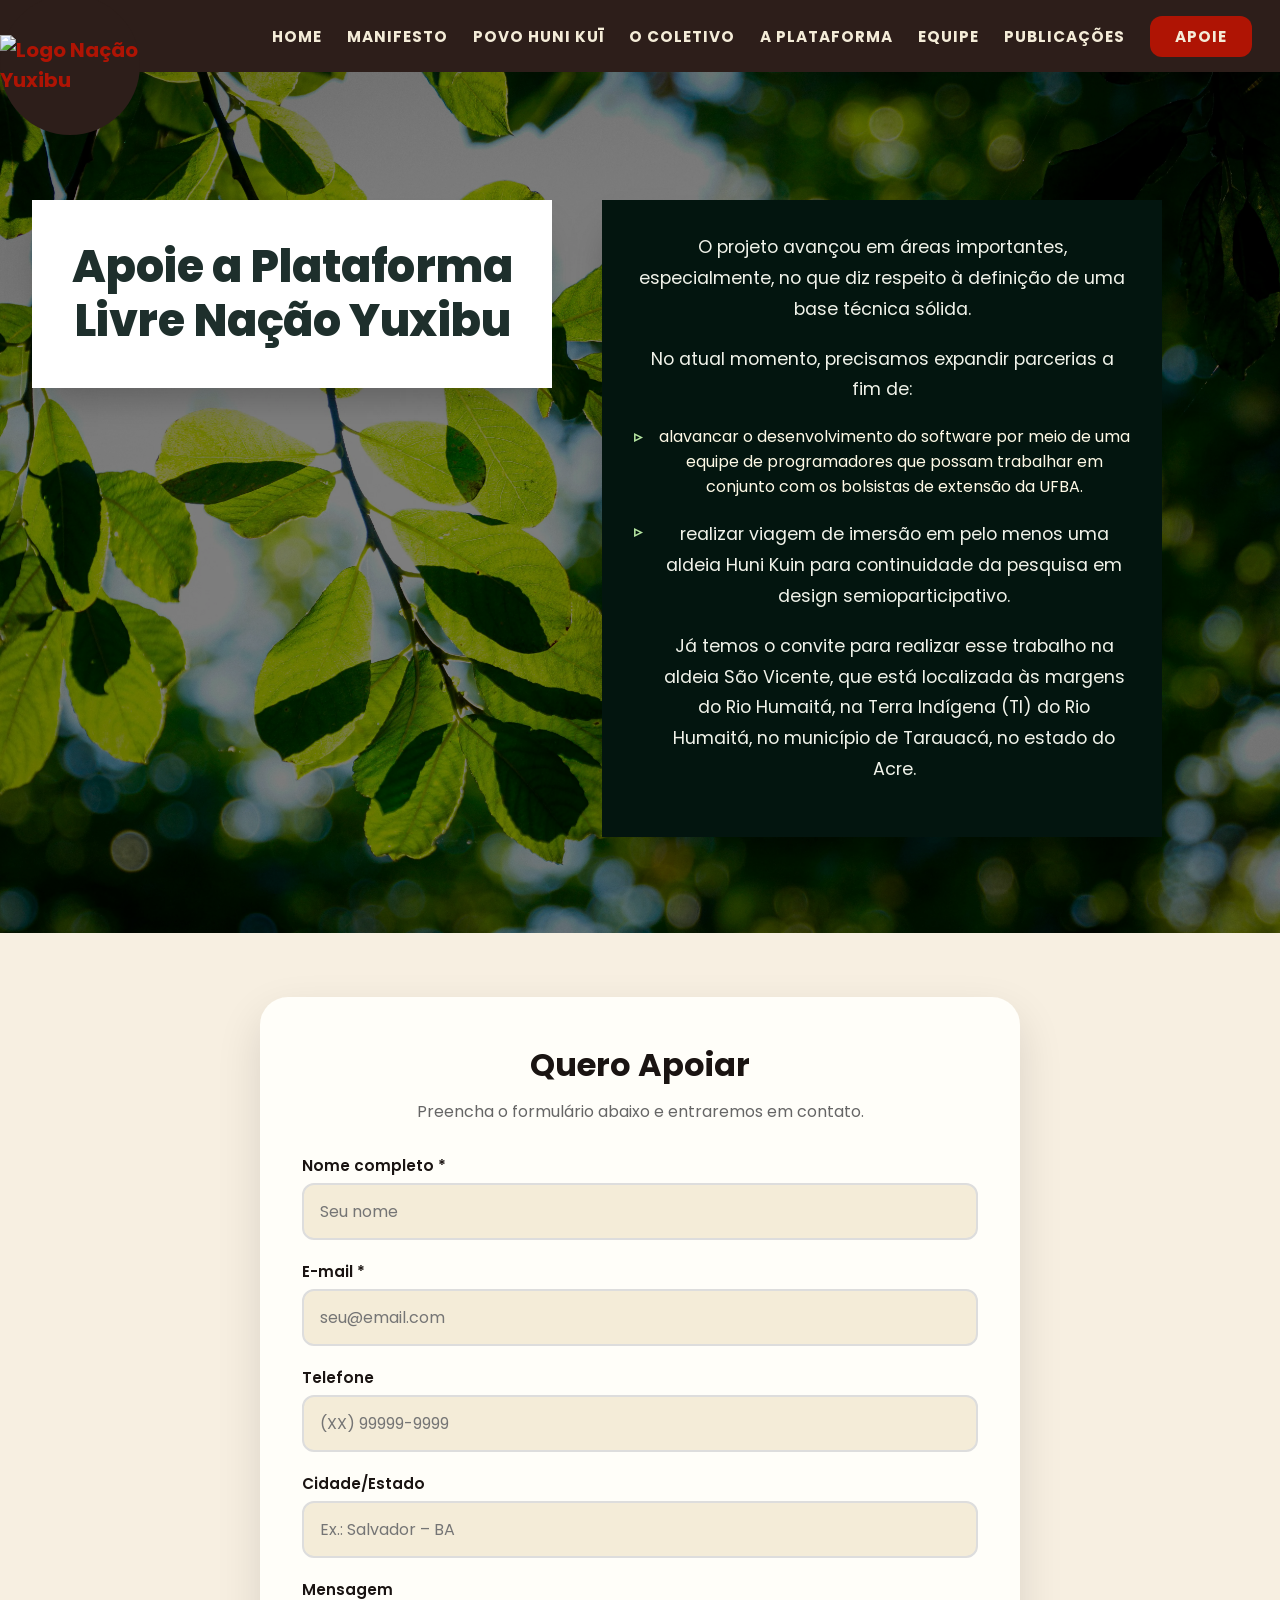
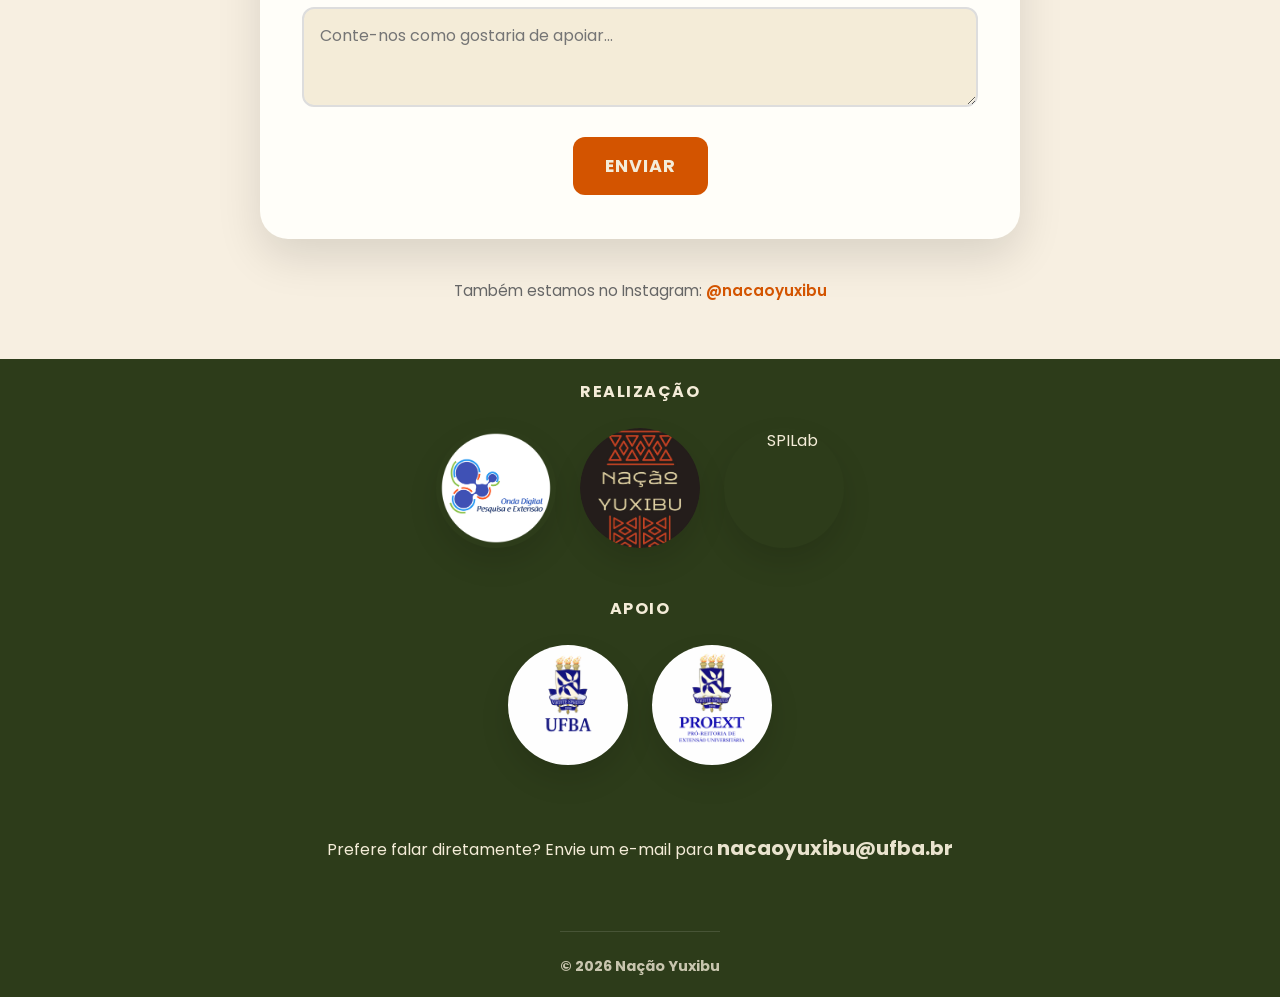
==== commit 2d0d8cfd: "feat: otimizar imagens de fundo e corrigir parallax para iOS - Substitui JPG por WebP com versões mo" ====
--- a/apoie.html
+++ b/apoie.html
@@ -37,7 +37,7 @@
             align-items: center;
             justify-content: center;
             padding: 5rem 0 3rem;
-            background-image: url(./Fotos/APOIE.jpg);
+            background-image: url(./Fotos/APOIE.webp);
             background-size: cover;
             background-position: center center;
             background-repeat: no-repeat;
@@ -533,17 +533,37 @@
         }
 
 
-        /* ---------- BOX DE AGRADECIMENTO (SUCESSO) ---------- */
+        /* ---------- OVERLAY DE AGRADECIMENTO (SUCESSO) ---------- */
+        .overlay-agradecimento {
+            position: fixed;
+            top: 0;
+            left: 0;
+            width: 100%;
+            height: 100%;
+            background-color: rgba(0, 0, 0, 0.65);
+            /* fundo escuro semi‑transparente */
+            display: flex;
+            /* será alterado para flex quando visível */
+            align-items: center;
+            justify-content: center;
+            z-index: 9999;
+            display: none;
+            /* oculto por padrão */
+        }
+
+        .overlay-agradecimento.visivel {
+            display: flex;
+        }
+
         .box-agradecimento {
             background-color: #ffffff;
             padding: 3rem 2.5rem;
             border-radius: 24px;
-            box-shadow: 0 20px 35px -12px rgba(0, 0, 0, 0.25);
+            box-shadow: 0 20px 35px rgba(0, 0, 0, 0.35);
             text-align: center;
             max-width: 600px;
-            width: 100%;
-            margin: 0 auto;
-            transition: transform 0.2s ease;
+            width: 90%;
+            margin: 1rem;
         }
 
         .box-agradecimento .icone-check {
@@ -553,7 +573,7 @@
         }
 
         .box-agradecimento h1 {
-            font-size: clamp(1.8rem, 4vw, 2.4rem);
+            font-size: clamp(1.6rem, 4vw, 2.2rem);
             font-weight: 800;
             color: #1e2f2c;
             line-height: 1.3;
@@ -561,10 +581,10 @@
         }
 
         .box-agradecimento p {
-            font-size: 1.1rem;
+            font-size: 1rem;
             color: #333;
-            line-height: 1.7;
-            margin-bottom: 1.5rem;
+            line-height: 1.6;
+            margin-bottom: 1.2rem;
         }
 
         .box-agradecimento .destaque-email {
@@ -575,6 +595,7 @@
             font-size: 0.95rem;
             color: #444;
             margin: 1.5rem 0;
+            text-align: left;
         }
 
         .box-agradecimento .destaque-email strong {
@@ -667,7 +688,7 @@
                             base técnica sólida.
                         </p>
                         <p>
-                            No atual momento, precisamos expandir parcerias para:
+                            No atual momento, precisamos expandir parcerias a fim de:
                         </p>
                         <ul>
                             <li>
@@ -677,7 +698,7 @@
                             </li>
                             <li>
                                 <p>
-                                    realizar viagem de imersão em pelo menos 1 aldeia Huni Kuin para continuidade da
+                                    realizar viagem de imersão em pelo menos uma aldeia Huni Kuin para continuidade da
                                     pesquisa em
                                     design semioparticipativo.
                                 </p>
@@ -757,23 +778,26 @@
                 </p>-->
             </div>
             <!-- Box de agradecimento (aparece no lugar do formulário após sucesso) -->
-            <div class="box-agradecimento" id="boxAgradecimento" style="display: none;">
-                <h1>Mensagem enviada com sucesso!</h1>
-                <p>
-                    Agradecemos seu interesse em apoiar a <strong>Plataforma Livre Nação Yuxibu</strong>.
-                </p>
-                <div class="destaque-email">
-                    Fique atento(a) à sua <strong>caixa de entrada</strong> e à pasta de <strong>spam / lixo
-                        eletrônico</strong>.<br>
-                    Nossa equipe responderá em breve através do e-mail informado.
-                </div>
-                <p style="font-size: 0.95rem; color: #555;">
-                    Enquanto isso, siga nosso Instagram para acompanhar o projeto:
-                </p>
-                <div class="botoes-pos-envio">
-                    <a href="index.html" class="botao-voltar-inicio">↩ Voltar ao início</a>
-                    <a href="https://www.instagram.com/nacaoyuxibu" target="_blank" rel="noopener noreferrer"
-                        class="botao-instagram">@nacaoyuxibu</a>
+            <!-- Overlay de agradecimento (aparece sobre toda a página após envio bem-sucedido) -->
+            <div class="overlay-agradecimento" id="overlayAgradecimento">
+                <div class="box-agradecimento">
+                    <h1>Mensagem enviada com sucesso!</h1>
+                    <p>
+                        Agradecemos o interesse em apoiar a <strong>Plataforma Livre Nação Yuxibu</strong>.
+                    </p>
+                    <div class="destaque-email">
+                        Fique atento(a) à sua <strong>caixa de entrada</strong> e à pasta de <strong>spam/lixo
+                            eletrônico</strong>.<br>
+                        Em breve, nossa equipe responderá através do e-mail informado.
+                    </div>
+                    <p style="font-size: 0.90rem; color: #555;">
+                        Enquanto isso, conheça mais sobre o Coletivo Nação Yuxibu através do Instagram:
+                    </p>
+                    <div class="botoes-pos-envio">
+                        <a href="index.html" class="botao-voltar-inicio">↩ Voltar ao início</a>
+                        <a href="https://www.instagram.com/nacaoyuxibu" target="_blank" rel="noopener noreferrer"
+                            class="botao-instagram">@nacaoyuxibu</a>
+                    </div>
                 </div>
             </div>
         </section>
@@ -818,6 +842,7 @@
             const form = document.getElementById('formApoio');
             const botaoEnviar = document.getElementById('botaoEnviar');
             const containerFormulario = document.getElementById('containerFormulario');
+            const overlayAgradecimento = document.getElementById('overlayAgradecimento');
             const boxAgradecimento = document.getElementById('boxAgradecimento');
             const statusErro = document.getElementById('status-erro');
             const listaErros = document.getElementById('lista-erros');
@@ -868,7 +893,7 @@
                     if (response.ok) {
                         // Sucesso: esconde o formulário e mostra a caixa de agradecimento
                         containerFormulario.style.display = 'none';
-                        boxAgradecimento.style.display = 'block';
+                        overlayAgradecimento.classList.add('visivel');
                         statusErro.style.display = 'none';
                         form.reset();
                     } else {
@@ -907,6 +932,12 @@
                 statusErro.style.display = 'none';
                 listaErros.innerHTML = '';
             });
+            // Fechar overlay clicando fora da caixa (opcional)
+            overlayAgradecimento.addEventListener('click', (e) => {
+                if (e.target === overlayAgradecimento) {
+                    overlayAgradecimento.classList.remove('visivel');
+                }
+            });
         });
     </script>
 </body>
--- a/style.css
+++ b/style.css
@@ -229,7 +229,7 @@
   display: flex;
   align-items: center;
   justify-content: center;
-  background: url('./Fotos/Rio5.png') center/cover;
+  background: url('./Fotos/Rio5.webp') center/cover;
   min-height: 100vh;
   position: relative;
   overflow: hidden;
@@ -443,13 +443,34 @@
    ============================================================ */
 
 .secao-coletivo {
-  background: url('./Fotos/Imagem-Fundo-Sessão.jpg') center/cover fixed;
-  min-height: 80vh;
-  display: flex;
-  align-items: center;
-  justify-content: center;
-  background-blend-mode: lighten;
-  background-color: rgba(240, 40, 40, 0.25);
+    position: relative;
+    min-height: 80vh;
+    display: flex;
+    align-items: center;
+    justify-content: center;
+    overflow: hidden; /* importante para o pseudo-elemento */
+    background-color: rgba(240, 40, 40, 0.25); /* fallback */
+}
+.secao-coletivo::before {
+    content: '';
+    position: fixed;
+    top: 0;
+    left: 0;
+    width: 100%;
+    height: 100%;
+    background: url('./Fotos/Rio5.webp') center/cover no-repeat;
+    background-color: #2d1e1a;
+    z-index: -1;
+    /* Hack para iOS: garante que o fixed funcione dentro da seção */
+    will-change: transform;
+    transform: translateZ(0);
+}
+
+
+@media (min-width: 768px) {
+    .secao-coletivo::before {
+        background-image: url('./Fotos/Rio5.webp');
+    }
 }
 
 .titulo-movimento {
@@ -726,17 +747,70 @@
 }
 
 /* ============================================================
-   PLATAFORMA (capa e pilares)
-   ============================================================ */
-
+   COLETIVO (parallax funcional)
+   ============================================================ */
+.secao-coletivo {
+    position: relative;
+    min-height: 80vh;
+    display: flex;
+    align-items: center;
+    justify-content: center;
+    overflow: hidden; /* importante para o pseudo-elemento */
+    background-color: rgba(240, 40, 40, 0.25); /* fallback */
+}
+
+.secao-coletivo::before {
+    content: '';
+    position: fixed;
+    top: 0;
+    left: 0;
+    width: 100%;
+    height: 100%;
+    background: url('./Fotos/Imagem-Fundo-Sessão-mobile.webp') center/cover no-repeat;
+    background-color: #2d1e1a;
+    z-index: -1;
+    /* Hack para iOS: garante que o fixed funcione dentro da seção */
+    will-change: transform;
+    transform: translateZ(0);
+}
+
+@media (min-width: 768px) {
+    .secao-coletivo::before {
+        background-image: url('./Fotos/Imagem-Fundo-Sessão-desktop.webp');
+    }
+}
+
+/* ============================================================
+   PLATAFORMA CAPA (parallax funcional)
+   ============================================================ */
 .secao-plataforma-capa {
-  background: url('./Fotos/Imagem-Fundo-Sessão.jpg') center/cover fixed;
-  min-height: 80vh;
-  display: flex;
-  align-items: center;
-  justify-content: center;
-  background-blend-mode: lighten;
-  background-color: rgba(240, 40, 40, 0.2);
+    position: relative;
+    min-height: 80vh;
+    display: flex;
+    align-items: center;
+    justify-content: center;
+    overflow: hidden;
+    background-color: rgba(240, 40, 40, 0.2);
+}
+
+.secao-plataforma-capa::before {
+    content: '';
+    position: fixed;
+    top: 0;
+    left: 0;
+    width: 100%;
+    height: 100%;
+    background: url('./Fotos/Imagem-Fundo-Sessão.jpg') center/cover no-repeat;
+    background-color: #2d1e1a;
+    z-index: -1;
+    will-change: transform;
+    transform: translateZ(0);
+}
+
+@media (min-width: 768px) {
+    .secao-plataforma-capa::before {
+        background-image: url('./Fotos/Imagem-Fundo-Sessão.jpg');
+    }
 }
 
 .titulo-plataforma {
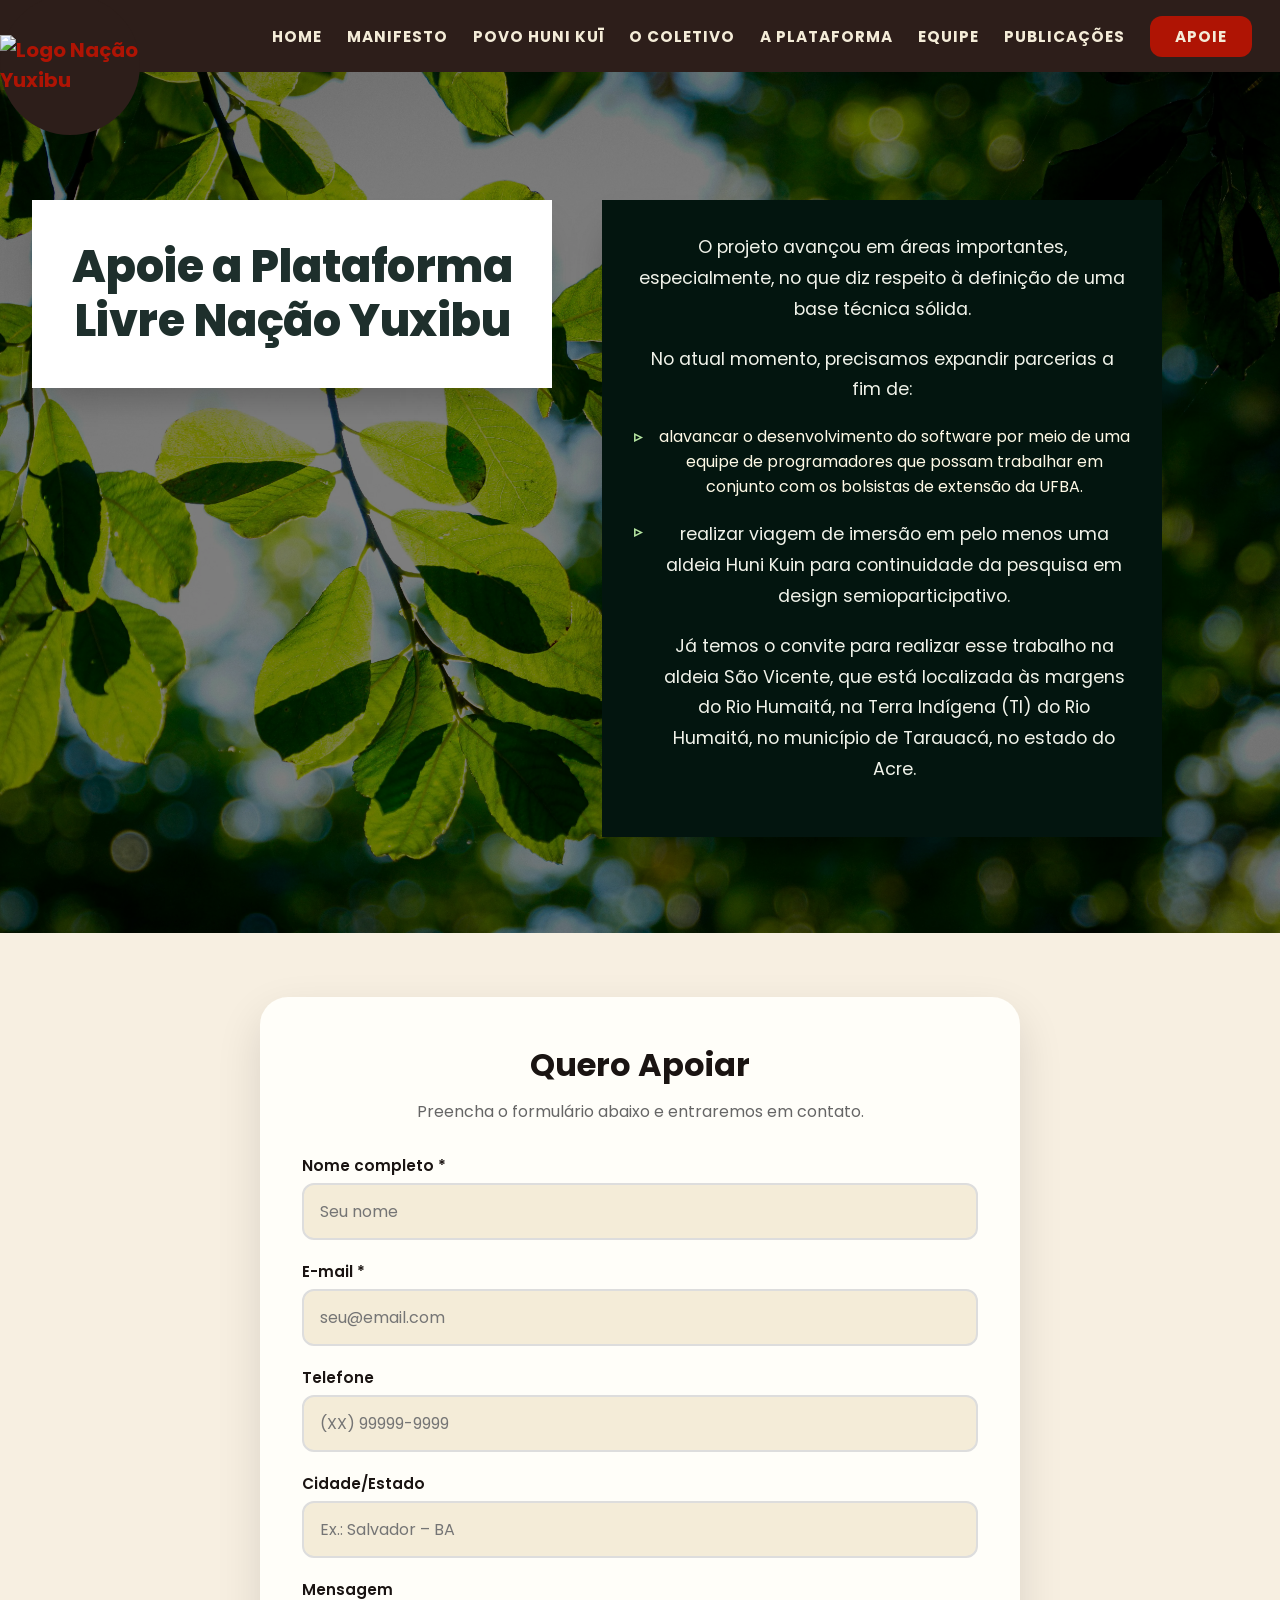
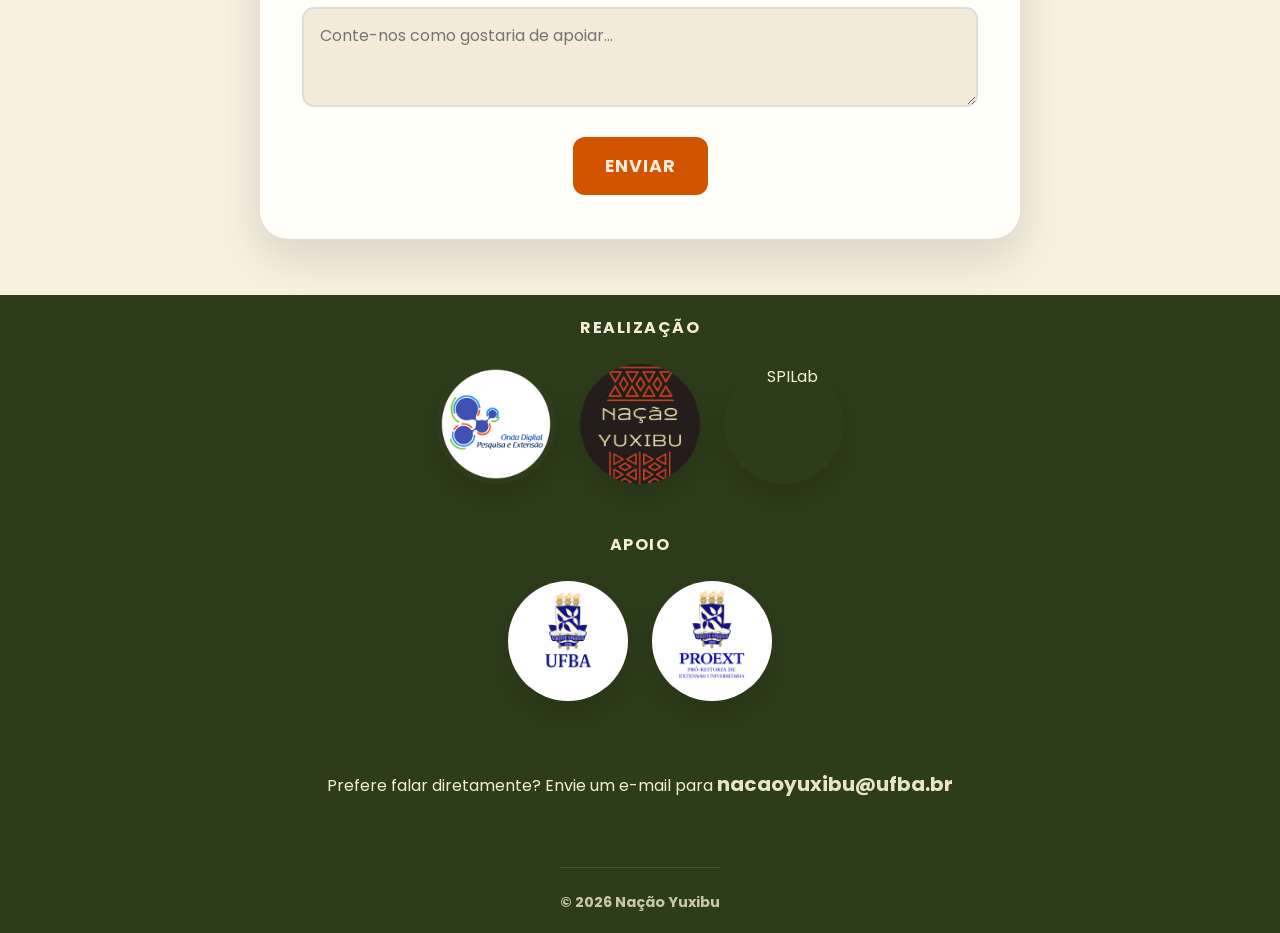
==== commit e54fba2a: "feat: reduzir e elevar logo do cabeçalho ao rolar a página - Adiciona classe 'scrolled' via JavaScri" ====
--- a/apoie.html
+++ b/apoie.html
@@ -766,18 +766,18 @@
                 </form>
             </div>
 
-            <div class="info-adicional">
+            <!--<div class="info-adicional">
                 <p>
                     Também estamos no Instagram:
                     <a href="https://www.instagram.com/nacaoyuxibu" target="_blank"
                         rel="noopener noreferrer">@nacaoyuxibu</a>
                 </p>
-                <!--<p style="margin-top: 8px;">
+                <p style="margin-top: 8px;">
                     Ou fale diretamente conosco pelo
                     <a href="https://tl.me/55XXXXXXXXXXX" target="_blank" rel="noopener noreferrer">Telegram</a>.
-                </p>-->
+                </p>
             </div>
-            <!-- Box de agradecimento (aparece no lugar do formulário após sucesso) -->
+            Box de agradecimento (aparece no lugar do formulário após sucesso) -->
             <!-- Overlay de agradecimento (aparece sobre toda a página após envio bem-sucedido) -->
             <div class="overlay-agradecimento" id="overlayAgradecimento">
                 <div class="box-agradecimento">
--- a/style.css
+++ b/style.css
@@ -52,7 +52,45 @@
   padding-bottom: constant(safe-area-inset-bottom);
   padding-bottom: env(safe-area-inset-bottom);
 }
-
+/* Transições suaves para o logo */
+.cabecalho .container-marca,
+.cabecalho .logo-cabecalho {
+    transition: width 0.35s ease, height 0.35s ease, top 0.35s ease;
+}
+
+/* Estado reduzido e elevado quando a página é rolada */
+.cabecalho.scrolled .container-marca {
+    width: 100px;
+    height: 100px;
+    top: 80%;      /* sobe mais (antes 90%) */
+}
+
+.cabecalho.scrolled .logo-cabecalho {
+    height: 85px;
+}
+
+/* Ajustes responsivos */
+@media (max-width: 768px) {
+    .cabecalho.scrolled .container-marca {
+        width: 70px;
+        height: 70px;
+        top: 50%;
+    }
+    .cabecalho.scrolled .logo-cabecalho {
+        height: 75px;
+    }
+}
+
+@media (max-width: 480px) {
+    .cabecalho.scrolled .container-marca {
+        width: 50px;
+        height: 50px;
+        top: 55%;
+    }
+    .cabecalho.scrolled .logo-cabecalho {
+        height: 60px;
+    }
+}
 .cabecalho {
   position: fixed;
   top: 0;
@@ -109,7 +147,7 @@
 }
 
 .links-navegacao a:hover {
-  color: var(--cor-destaque);
+  color: var(--cor-urucum);
 }
 
 .link-apoio {
@@ -120,7 +158,7 @@
 }
 
 .link-apoio:hover {
-  background: #e62222;
+  background: var(--cor-texto-claro);
   transform: scale(1.05);
 }
 
@@ -443,34 +481,36 @@
    ============================================================ */
 
 .secao-coletivo {
-    position: relative;
-    min-height: 80vh;
-    display: flex;
-    align-items: center;
-    justify-content: center;
-    overflow: hidden; /* importante para o pseudo-elemento */
-    background-color: rgba(240, 40, 40, 0.25); /* fallback */
-}
+  position: relative;
+  min-height: 80vh;
+  display: flex;
+  align-items: center;
+  justify-content: center;
+  overflow: hidden;
+  /* importante para o pseudo-elemento */
+  /* background-color: rgba(240, 40, 40, 0.25);  fallback */
+}
+
 .secao-coletivo::before {
-    content: '';
-    position: fixed;
-    top: 0;
-    left: 0;
-    width: 100%;
-    height: 100%;
-    background: url('./Fotos/Rio5.webp') center/cover no-repeat;
-    background-color: #2d1e1a;
+  content: '';
+  position: fixed;
+  top: 0;
+  left: 0;
+  width: 100%;
+  height: 100%;
+  background: url('./Fotos/Rio5.webp') center/cover no-repeat;
+  /* background-color: #2d1e1a;
     z-index: -1;
     /* Hack para iOS: garante que o fixed funcione dentro da seção */
-    will-change: transform;
-    transform: translateZ(0);
+  will-change: transform;
+  transform: translateZ(0);
 }
 
 
 @media (min-width: 768px) {
-    .secao-coletivo::before {
-        background-image: url('./Fotos/Rio5.webp');
-    }
+  .secao-coletivo::before {
+    background-image: url('./Fotos/Rio5.webp');
+  }
 }
 
 .titulo-movimento {
@@ -501,27 +541,118 @@
   padding: 40px 0 60px;
 }
 
-/* Imagem dos pilares centralizada */
+/* ============================================================
+   CONTAINER DO COLETIVO (texto + imagem)
+   ============================================================ */
+.container-coletivo {
+  display: flex;
+  align-items: center;
+  justify-content: center;
+  gap: 0px;
+  flex-wrap: wrap;
+  /* garante empilhamento em mobile */
+}
+
+/* Coluna de texto */
+.texto-coletivo {
+  flex: 1 1 55%;
+  min-width: 280px;
+}
+
+/* Parágrafos do coletivo – refinamento */
+.texto-coletivo .paragrafo-coletivo {
+  font-size: 1.35rem;
+  line-height: 1.75;
+  color: var(--cor-texto-claro);
+  margin-bottom: 28px;
+  text-align: left;
+  /* melhor leitura que justificado */
+}
+
+/* Imagem dos pilares */
 .pilares-nacao-yuxibu {
-  display: flex;
+  flex: 0 0 auto;
+  display: flex;
+  align-items: center;
   justify-content: center;
-  align-items: center;
-  margin-bottom: 40px;
+  max-width: 80%;
 }
 
 .pilares-nacao-yuxibu img {
+  width: 100%;
+  /* ocupa todo o espaço disponível do contêiner */
   max-width: 100%;
   height: auto;
-  display: block;
-}
-
-/* Parágrafo introdutório */
-.paragrafo-movimento {
-  font-size: 2rem;
-  color: var(--cor-texto-claro);
-  margin-bottom: 40px;
-  line-height: 1.7;
-  text-align: center;
+  border-radius: 20px;
+  transition: transform 0.4s ease, box-shadow 0.4s ease;
+}
+
+.pilares-nacao-yuxibu img:hover {
+  transform: translateY(-8px) scale(1.02);
+}
+
+/* ==============================
+   RESPONSIVIDADE
+   ============================== */
+@media (max-width: 768px) {
+  .container-coletivo {
+    flex-direction: column;
+    gap: 30px;
+    align-items: center;
+    /* centraliza ambos no mobile */
+  }
+
+  .texto-coletivo {
+    flex: unset;
+    width: 100%;
+  }
+
+  .pilares-nacao-yuxibu {
+    max-width: 100%;
+    flex: unset;
+    width: 100%;
+  }
+
+  .pilares-nacao-yuxibu img {
+    max-width: 80%;
+    margin: 0 auto;   /* centralização extra */
+    width: auto;      /* permite que a altura se ajuste proporcionalmente */
+  }
+
+  .texto-coletivo .paragrafo-coletivo {
+    font-size: 1.15rem;
+    text-align: center;
+    /* centraliza no mobile para harmonia */
+  }
+}
+
+@media (max-width: 480px) {
+  .texto-coletivo .paragrafo-coletivo {
+    font-size: 1rem;
+  }
+
+  .pilares-nacao-yuxibu img {
+    max-width: 100%;
+  }
+}
+
+/* ============================================================
+   ANIMAÇÃO DE REVELAÇÃO (reaproveitando classes existentes)
+   ============================================================ */
+/* Certifique-se de que os elementos tenham a classe 'revelar' no HTML, se quiser usar o JS existente.
+   Caso contrário, adicione via JavaScript ou diretamente no HTML:
+   <div class="container container-coletivo revelar">
+*/
+
+/* Se preferir que a imagem apareça com um pequeno atraso, use: */
+.pilares-nacao-yuxibu {
+  transform: translateY(20px);
+  transition: opacity 0.8s ease, transform 0.8s ease;
+}
+
+.pilares-nacao-yuxibu.revelado {
+  opacity: 1;
+  transform: translateY(0);
 }
 
 /* Grade: empilha os cards verticalmente */
@@ -750,67 +881,67 @@
    COLETIVO (parallax funcional)
    ============================================================ */
 .secao-coletivo {
-    position: relative;
-    min-height: 80vh;
-    display: flex;
-    align-items: center;
-    justify-content: center;
-    overflow: hidden; /* importante para o pseudo-elemento */
-    background-color: rgba(240, 40, 40, 0.25); /* fallback */
+  position: relative;
+  min-height: 80vh;
+  display: flex;
+  align-items: center;
+  justify-content: center;
+  overflow: hidden;
+  /* importante para o pseudo-elemento */
+  /* background-color: rgba(240, 40, 40, 0.25); /* fallback */
 }
 
 .secao-coletivo::before {
-    content: '';
-    position: fixed;
-    top: 0;
-    left: 0;
-    width: 100%;
-    height: 100%;
-    background: url('./Fotos/Imagem-Fundo-Sessão-mobile.webp') center/cover no-repeat;
-    background-color: #2d1e1a;
+  content: '';
+  position: fixed;
+  top: 0;
+  left: 0;
+  width: 100%;
+  height: 100%;
+  background: url('./Fotos/Imagem-Fundo-Sessão-mobile.webp') center/cover no-repeat;
+  /* background-color: #2d1e1a;
     z-index: -1;
     /* Hack para iOS: garante que o fixed funcione dentro da seção */
-    will-change: transform;
-    transform: translateZ(0);
+  will-change: transform;
+  transform: translateZ(0);
 }
 
 @media (min-width: 768px) {
-    .secao-coletivo::before {
-        background-image: url('./Fotos/Imagem-Fundo-Sessão-desktop.webp');
-    }
+  .secao-coletivo::before {
+    background-image: url('./Fotos/Imagem-Fundo-Sessão-desktop.webp');
+  }
 }
 
 /* ============================================================
    PLATAFORMA CAPA (parallax funcional)
    ============================================================ */
 .secao-plataforma-capa {
-    position: relative;
-    min-height: 80vh;
-    display: flex;
-    align-items: center;
-    justify-content: center;
-    overflow: hidden;
-    background-color: rgba(240, 40, 40, 0.2);
+  position: relative;
+  min-height: 80vh;
+  display: flex;
+  align-items: center;
+  justify-content: center;
+  overflow: hidden;
 }
 
 .secao-plataforma-capa::before {
-    content: '';
-    position: fixed;
-    top: 0;
-    left: 0;
-    width: 100%;
-    height: 100%;
-    background: url('./Fotos/Imagem-Fundo-Sessão.jpg') center/cover no-repeat;
-    background-color: #2d1e1a;
-    z-index: -1;
-    will-change: transform;
-    transform: translateZ(0);
+  content: '';
+  position: fixed;
+  top: 0;
+  left: 0;
+  width: 100%;
+  height: 100%;
+  background: url('./Fotos/Imagem-Fundo-Sessão.jpg') center/cover no-repeat;
+
+  z-index: -1;
+  will-change: transform;
+  transform: translateZ(0);
 }
 
 @media (min-width: 768px) {
-    .secao-plataforma-capa::before {
-        background-image: url('./Fotos/Imagem-Fundo-Sessão.jpg');
-    }
+  .secao-plataforma-capa::before {
+    background-image: url('./Fotos/Imagem-Fundo-Sessão.jpg');
+  }
 }
 
 .titulo-plataforma {
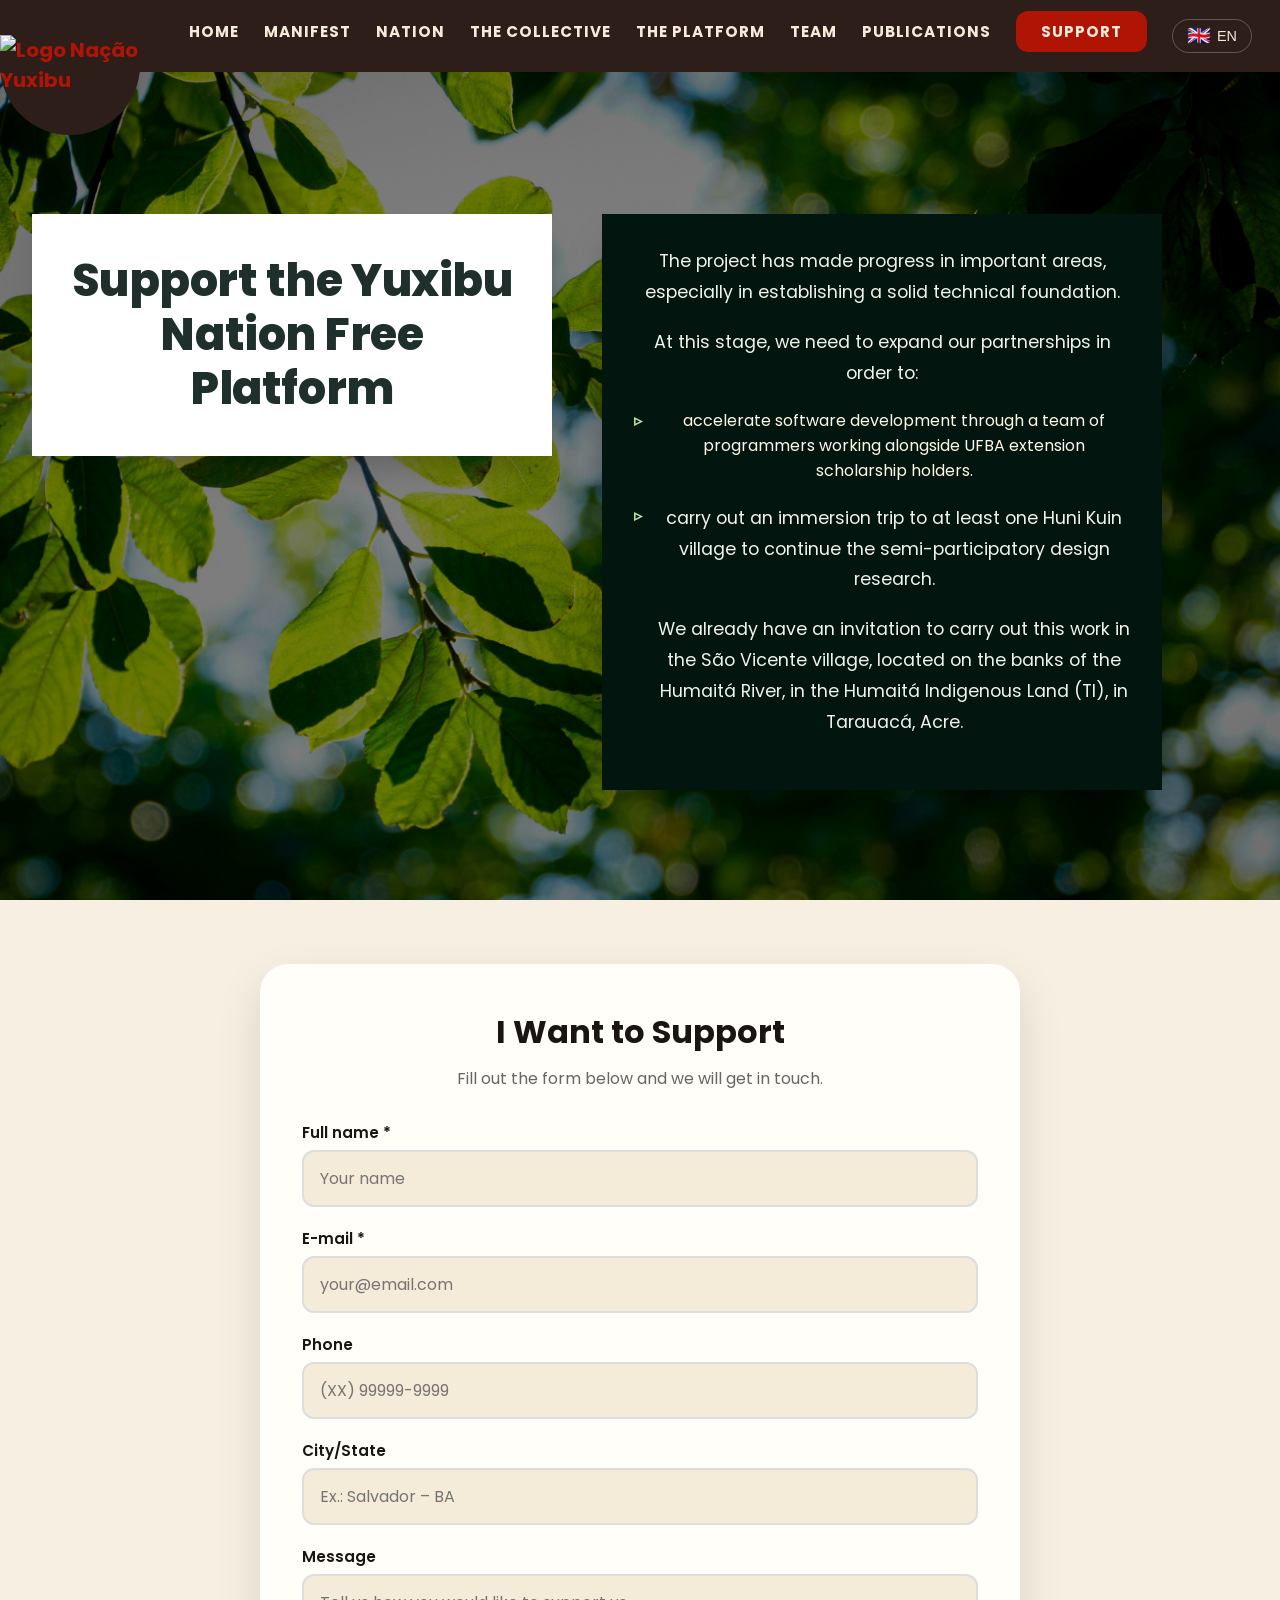
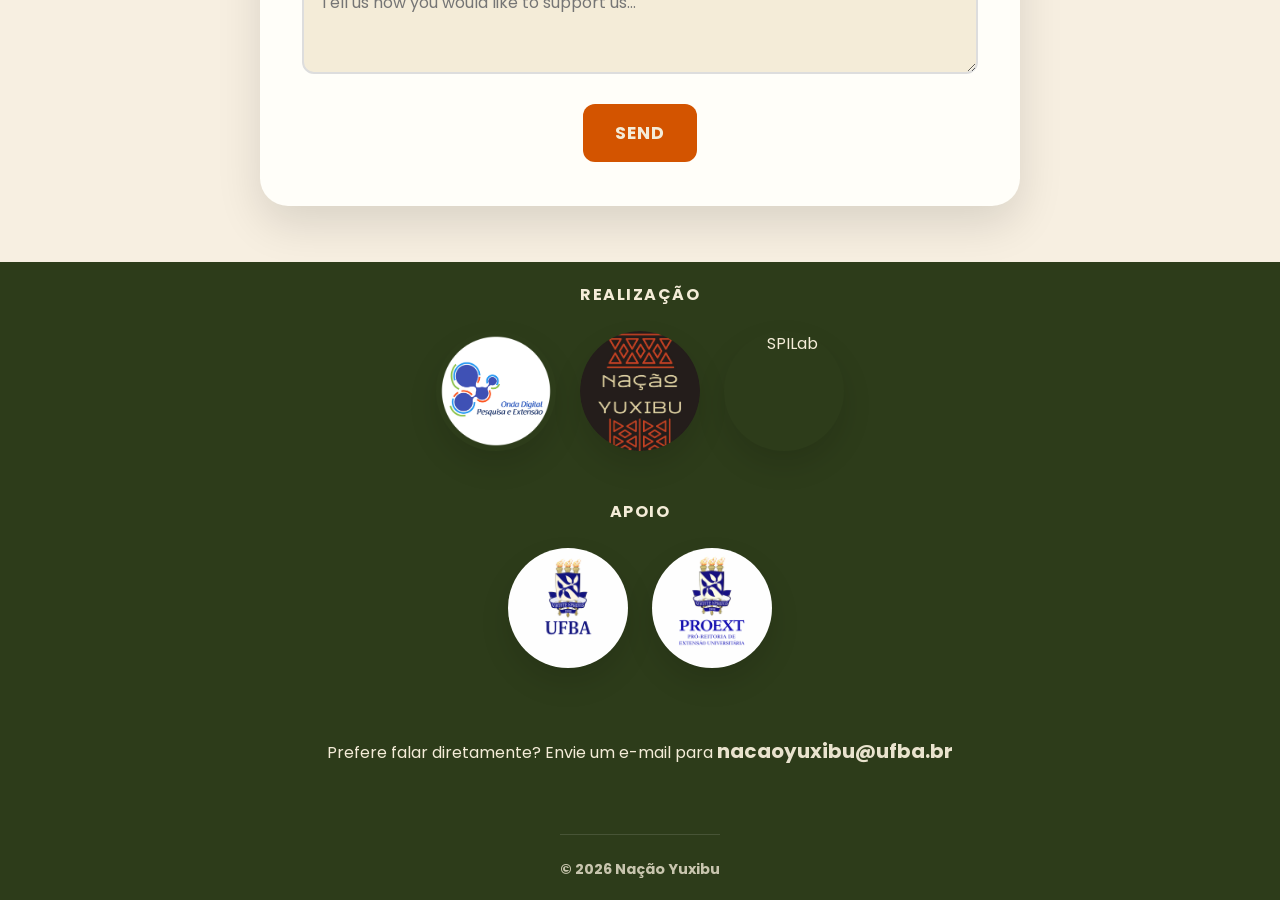
==== commit 5e27504a: "feat(traducao): adiciona chaves de tradução para cabeçalhos, seções e formulários nas páginas HTML" ====
--- a/apoie.html
+++ b/apoie.html
@@ -71,6 +71,48 @@
             gap: 2rem;
         }
 
+        .cabecalho .container-marca,
+        .cabecalho .logo-cabecalho {
+            transition: width 0.35s ease, height 0.35s ease, top 0.35s ease;
+        }
+
+        /* Estado reduzido e elevado quando a página é rolada */
+        .cabecalho.scrolled .container-marca {
+            width: 100px;
+            height: 100px;
+            top: 80%;
+            /* sobe mais (antes 90%) */
+        }
+
+        .cabecalho.scrolled .logo-cabecalho {
+            height: 85px;
+        }
+
+        /* Ajustes responsivos */
+        @media (max-width: 768px) {
+            .cabecalho.scrolled .container-marca {
+                width: 70px;
+                height: 70px;
+                top: 50%;
+            }
+
+            .cabecalho.scrolled .logo-cabecalho {
+                height: 75px;
+            }
+        }
+
+        @media (max-width: 480px) {
+            .cabecalho.scrolled .container-marca {
+                width: 50px;
+                height: 50px;
+                top: 55%;
+            }
+
+            .cabecalho.scrolled .logo-cabecalho {
+                height: 60px;
+            }
+        }
+
         .cabecalho-pagina {
             width: 100%;
             display: grid;
@@ -660,14 +702,22 @@
             </div>
             <button class="botao-menu" type="button" aria-label="Abrir menu">☰</button>
             <ul class="links-navegacao">
-                <li><a href="index.html#hero">Home</a></li>
-                <li><a href="index.html#manifesto">Manifesto</a></li>
-                <li><a href="index.html#povo">Povo Huni Kuī</a></li>
-                <li><a href="index.html#movimento">O Coletivo</a></li>
-                <li><a href="index.html#plataforma">A Plataforma</a></li>
-                <li><a href="index.html#sobre">Equipe</a></li>
-                <li><a href="publicacoes.html">Publicações</a></li>
-                <li><a href="apoie.html" class="link-apoio">APOIE</a></li>
+                <li><a data-i18n="header.home" href="index.html#hero">Home</a></li>
+                <li><a data-i18n="header.manifesto" href="index.html#manifesto">Manifesto</a></li>
+                <li><a data-i18n="header.povo" href="index.html#povo">Povo Huni Kuī</a></li>
+                <li><a data-i18n="header.movimento" href="index.html#movimento">O Coletivo</a></li>
+                <li><a data-i18n="header.plataforma" href="index.html#plataforma">A Plataforma</a></li>
+                <li><a data-i18n="header.sobre" href="index.html#sobre">Equipe</a></li>
+                <li><a data-i18n="header.publicacoes" href="publicacoes.html">Publicações</a></li>
+                <li><a data-i18n="header.apoie" href="apoie.html" class="link-apoio">APOIE</a></li>
+                <li class="item-idioma">
+                    <div class="idioma-selector">
+                        <button class="idioma-botao" id="idiomaAtual" aria-label="Selecionar idioma">
+                            <span class="bandeira">🇧🇷</span> PT
+                        </button>
+                        <ul class="idioma-lista" id="listaIdiomas"></ul>
+                    </div>
+                </li>
             </ul>
         </nav>
     </header>
@@ -678,32 +728,32 @@
                 <div class="cabecalho-pagina">
                     <!-- Lado esquerdo: apenas o h1 dentro do box branco -->
                     <div class="box-titulo">
-                        <h1>Apoie a Plataforma Livre Nação Yuxibu</h1>
+                        <h1 data-i18n="support.title">Apoie a Plataforma Livre Nação Yuxibu</h1>
                     </div>
                     <!-- Lado direito: box verde escuro  -->
                     <div class="box-texto-verde">
-                        <p>
+                        <p data-i18n="support.p1">
                             O projeto avançou em áreas importantes, especialmente, no que diz respeito à definição de
                             uma
                             base técnica sólida.
                         </p>
-                        <p>
+                        <p data-i18n="support.p2">
                             No atual momento, precisamos expandir parcerias a fim de:
                         </p>
                         <ul>
-                            <li>
+                            <li data-i18n="support.li1">
                                 alavancar o desenvolvimento do software por meio de uma equipe de programadores que
                                 possam
                                 trabalhar em conjunto com os bolsistas de extensão da UFBA.
                             </li>
                             <li>
-                                <p>
+                                <p data-i18n="support.li2">
                                     realizar viagem de imersão em pelo menos uma aldeia Huni Kuin para continuidade da
                                     pesquisa em
                                     design semioparticipativo.
                                 </p>
                                 <div>
-                                    <p>
+                                    <p data-i18n="support.li3">
                                         Já temos o convite para realizar esse trabalho na aldeia São Vicente,
                                         que está localizada às margens do Rio Humaitá, na Terra Indígena (TI) do Rio
                                         Humaitá, no
@@ -720,28 +770,28 @@
         <!-- SEÇÃO DO FORMULÁRIO -->
         <section class="secao-formulario">
             <div class="container-formulario" id="containerFormulario">
-                <h2>Quero Apoiar</h2>
-                <p class="subtitulo-form">Preencha o formulário abaixo e entraremos em contato.</p>
+                <h2 data-i18n="support.form.title">Quero Apoiar</h2>
+                <p class="subtitulo-form" data-i18n="support.form.subtitle">Preencha o formulário abaixo e entraremos em contato.</p>
 
                 <form class="form-apoio" action="https://formspree.io/f/xaqkadod" method="POST" id="formApoio">
                     <div class="campo-form">
-                        <label for="nome">Nome completo *</label>
-                        <input type="text" id="nome" name="nome" placeholder="Seu nome" required>
+                        <label for="nome" data-i18n="support.form.name">Nome completo *</label>
+                        <input type="text" id="nome" name="nome" placeholder="Seu nome" data-i18n-placeholder="support.form.name.placeholder" required>
                     </div>
 
                     <div class="campo-form">
-                        <label for="email">E-mail *</label>
-                        <input type="email" id="email" name="email" placeholder="seu@email.com" required>
+                        <label for="email" data-i18n="support.form.email">E-mail *</label>
+                        <input type="email" id="email" name="email" placeholder="seu@email.com" data-i18n-placeholder="support.form.email.placeholder" required>
                     </div>
 
                     <div class="campo-form">
-                        <label for="telefone">Telefone</label>
-                        <input type="telefone" id="telefone" name="telefone" placeholder="(XX) 99999-9999">
+                        <label for="telefone" data-i18n="support.form.phone">Telefone</label>
+                        <input type="telefone" id="telefone" name="telefone" placeholder="(XX) 99999-9999" data-i18n-placeholder="support.form.phone.placeholder">
                     </div>
 
                     <div class="campo-form">
-                        <label for="cidade">Cidade/Estado</label>
-                        <input type="text" id="cidade" name="cidade" placeholder="Ex.: Salvador – BA">
+                        <label for="cidade" data-i18n="support.form.city">Cidade/Estado</label>
+                        <input type="text" id="cidade" name="cidade" placeholder="Ex.: Salvador – BA" data-i18n-placeholder="support.form.city.placeholder">
                     </div>
 
                     <!-- <div class="campo-form">
@@ -757,12 +807,12 @@
                     </div> -->
 
                     <div class="campo-form">
-                        <label for="mensagem">Mensagem</label>
+                        <label for="mensagem" data-i18n="support.form.message">Mensagem</label>
                         <textarea id="mensagem" name="mensagem"
-                            placeholder="Conte-nos como gostaria de apoiar..."></textarea>
+                            placeholder="Conte-nos como gostaria de apoiar..." data-i18n-placeholder="support.form.message.placeholder"></textarea>
                     </div>
 
-                    <button type="submit" class="botao-enviar" id="botaoEnviar">Enviar</button>
+                    <button type="submit" class="botao-enviar" id="botaoEnviar" data-i18n="support.form.submit">Enviar</button>
                 </form>
             </div>
 
@@ -781,20 +831,20 @@
             <!-- Overlay de agradecimento (aparece sobre toda a página após envio bem-sucedido) -->
             <div class="overlay-agradecimento" id="overlayAgradecimento">
                 <div class="box-agradecimento">
-                    <h1>Mensagem enviada com sucesso!</h1>
-                    <p>
+                    <h1 data-i18n="support.success.title">Mensagem enviada com sucesso!</h1>
+                    <p data-i18n="support.success.p1">
                         Agradecemos o interesse em apoiar a <strong>Plataforma Livre Nação Yuxibu</strong>.
                     </p>
-                    <div class="destaque-email">
+                    <div class="destaque-email" data-i18n="support.success.note">
                         Fique atento(a) à sua <strong>caixa de entrada</strong> e à pasta de <strong>spam/lixo
                             eletrônico</strong>.<br>
                         Em breve, nossa equipe responderá através do e-mail informado.
                     </div>
-                    <p style="font-size: 0.90rem; color: #555;">
+                    <p style="font-size: 0.90rem; color: #555;" data-i18n="support.success.instagram">
                         Enquanto isso, conheça mais sobre o Coletivo Nação Yuxibu através do Instagram:
                     </p>
                     <div class="botoes-pos-envio">
-                        <a href="index.html" class="botao-voltar-inicio">↩ Voltar ao início</a>
+                        <a href="index.html" class="botao-voltar-inicio" data-i18n="support.success.back">↩ Voltar ao início</a>
                         <a href="https://www.instagram.com/nacaoyuxibu" target="_blank" rel="noopener noreferrer"
                             class="botao-instagram">@nacaoyuxibu</a>
                     </div>
@@ -836,14 +886,36 @@
         </div>
     </footer>
 
+    <script src="traducao.js"></script>
     <script>
         document.addEventListener('DOMContentLoaded', () => {
+             // ============ FUNÇÃO PARA DIMINUIR CABEÇALHO AO SCROLL 
+            function diminuirCabecalho() {
+                const cabecalho = document.querySelector('.cabecalho');
+                
+                if (!cabecalho) {
+                    console.warn('Elemento .cabecalho não encontrado');
+                    return;
+                }
+                
+                // Adiciona evento de scroll
+                window.addEventListener('scroll', () => {
+                    if (window.scrollY > 50) {
+                        cabecalho.classList.add('scrolled');
+                    } else {
+                        cabecalho.classList.remove('scrolled');
+                    }
+                });
+            }
+            
+            // Chama a função
+            diminuirCabecalho();
             /* ============ ELEMENTOS DO DOM ============ */
             const form = document.getElementById('formApoio');
             const botaoEnviar = document.getElementById('botaoEnviar');
             const containerFormulario = document.getElementById('containerFormulario');
             const overlayAgradecimento = document.getElementById('overlayAgradecimento');
-            const boxAgradecimento = document.getElementById('boxAgradecimento');
+            const boxAgradecimento = document.querySelector('.box-agradecimento');
             const statusErro = document.getElementById('status-erro');
             const listaErros = document.getElementById('lista-erros');
             const botaoVoltar = document.getElementById('botao-voltar');
@@ -875,69 +947,79 @@
             }
 
             /* ============ ENVIO DO FORMULÁRIO (fetch) ============ */
-            form.addEventListener('submit', async (event) => {
-                event.preventDefault(); // impede o redirecionamento do Formspree
-
-                botaoEnviar.textContent = 'Enviando...';
-                botaoEnviar.disabled = true;
-
-                try {
-                    const response = await fetch(form.action, {
-                        method: 'POST',
-                        body: new FormData(form),
-                        headers: { 'Accept': 'application/json' }
-                    });
-
-                    const data = await response.json();
-
-                    if (response.ok) {
-                        // Sucesso: esconde o formulário e mostra a caixa de agradecimento
-                        containerFormulario.style.display = 'none';
-                        overlayAgradecimento.classList.add('visivel');
-                        statusErro.style.display = 'none';
-                        form.reset();
-                    } else {
-                        // Erro de validação retornado pelo Formspree
-                        const erros = data.errors || [{ message: 'Erro desconhecido. Tente novamente mais tarde.' }];
-                        listaErros.innerHTML = '';
-                        erros.forEach(erro => {
-                            const li = document.createElement('li');
-                            let texto = erro.message;
-                            if (erro.field) {
-                                texto = erro.field + ': ' + erro.message;
+            if (form && botaoEnviar) {
+                form.addEventListener('submit', async (event) => {
+                    event.preventDefault(); // impede o redirecionamento do Formspree
+
+                    botaoEnviar.textContent = 'Enviando...';
+                    botaoEnviar.disabled = true;
+
+                    try {
+                        const response = await fetch(form.action, {
+                            method: 'POST',
+                            body: new FormData(form),
+                            headers: { 'Accept': 'application/json' }
+                        });
+
+                        const data = await response.json();
+
+                        if (response.ok) {
+                            // Sucesso: esconde o formulário e mostra a caixa de agradecimento
+                            if (containerFormulario) containerFormulario.style.display = 'none';
+                            if (overlayAgradecimento) overlayAgradecimento.classList.add('visivel');
+                            if (statusErro) statusErro.style.display = 'none';
+                            form.reset();
+                        } else {
+                            // Erro de validação retornado pelo Formspree
+                            const erros = data.errors || [{ message: 'Erro desconhecido. Tente novamente mais tarde.' }];
+                            if (listaErros) {
+                                listaErros.innerHTML = '';
+                                erros.forEach(erro => {
+                                    const li = document.createElement('li');
+                                    let texto = erro.message;
+                                    if (erro.field) {
+                                        texto = erro.field + ': ' + erro.message;
+                                    }
+                                    li.textContent = texto;
+                                    listaErros.appendChild(li);
+                                });
                             }
-                            li.textContent = texto;
-                            listaErros.appendChild(li);
-                        });
-                        containerFormulario.style.display = '';
-                        boxAgradecimento.style.display = 'none';
-                        statusErro.style.display = 'block';
+                            if (containerFormulario) containerFormulario.style.display = '';
+                            if (boxAgradecimento) boxAgradecimento.style.display = 'none';
+                            if (statusErro) statusErro.style.display = 'block';
+                        }
+                    } catch (error) {
+                        // Falha de rede
+                        if (listaErros) {
+                            listaErros.innerHTML = '<li>Falha na comunicação. Verifique sua conexão e tente novamente.</li>';
+                        }
+                        if (containerFormulario) containerFormulario.style.display = '';
+                        if (boxAgradecimento) boxAgradecimento.style.display = 'none';
+                        if (statusErro) statusErro.style.display = 'block';
+                    } finally {
+                        botaoEnviar.textContent = 'Enviar';
+                        botaoEnviar.disabled = false;
                     }
-                } catch (error) {
-                    // Falha de rede
-                    listaErros.innerHTML = '<li>Falha na comunicação. Verifique sua conexão e tente novamente.</li>';
-                    containerFormulario.style.display = '';
-                    boxAgradecimento.style.display = 'none';
-                    statusErro.style.display = 'block';
-                } finally {
-                    botaoEnviar.textContent = 'Enviar';
-                    botaoEnviar.disabled = false;
-                }
-            });
+                });
+            }
 
             /* ============ BOTÃO "VOLTAR E CORRIGIR" ============ */
-            botaoVoltar.addEventListener('click', () => {
-                containerFormulario.style.display = '';
-                boxAgradecimento.style.display = 'none';
-                statusErro.style.display = 'none';
-                listaErros.innerHTML = '';
-            });
+            if (botaoVoltar) {
+                botaoVoltar.addEventListener('click', () => {
+                    if (containerFormulario) containerFormulario.style.display = '';
+                    if (boxAgradecimento) boxAgradecimento.style.display = 'none';
+                    if (statusErro) statusErro.style.display = 'none';
+                    if (listaErros) listaErros.innerHTML = '';
+                });
+            }
             // Fechar overlay clicando fora da caixa (opcional)
-            overlayAgradecimento.addEventListener('click', (e) => {
-                if (e.target === overlayAgradecimento) {
-                    overlayAgradecimento.classList.remove('visivel');
-                }
-            });
+            if (overlayAgradecimento) {
+                overlayAgradecimento.addEventListener('click', (e) => {
+                    if (e.target === overlayAgradecimento) {
+                        overlayAgradecimento.classList.remove('visivel');
+                    }
+                });
+            }
         });
     </script>
 </body>
--- a/style.css
+++ b/style.css
@@ -487,10 +487,9 @@
   align-items: center;
   justify-content: center;
   overflow: hidden;
-  /* importante para o pseudo-elemento */
-  /* background-color: rgba(240, 40, 40, 0.25);  fallback */
-}
-
+}
+
+/* Hack para iOS: garante que o fixed funcione dentro da seção */
 .secao-coletivo::before {
   content: '';
   position: fixed;
@@ -498,10 +497,8 @@
   left: 0;
   width: 100%;
   height: 100%;
+  z-index: -1;
   background: url('./Fotos/Rio5.webp') center/cover no-repeat;
-  /* background-color: #2d1e1a;
-    z-index: -1;
-    /* Hack para iOS: garante que o fixed funcione dentro da seção */
   will-change: transform;
   transform: translateZ(0);
 }
@@ -1517,4 +1514,126 @@
   .opcoes-apoio {
     gap: 30px;
   }
+}
+
+/* ============================================================
+   SELETOR DE IDIOMA (dropdown com bandeiras)
+   ============================================================ */
+.idioma-selector {
+  position: relative;
+  display: inline-block;
+}
+
+.idioma-botao {
+  background: transparent;
+  border: 1px solid rgba(255, 255, 255, 0.25);
+  padding: 6px 14px;
+  border-radius: 30px;
+  cursor: pointer;
+  font-size: 0.9rem;
+  color: var(--cor-texto-claro);
+  display: flex;
+  align-items: center;
+  gap: 6px;
+  transition: background 0.2s, border-color 0.2s;
+}
+
+.idioma-botao:hover {
+  background: rgba(255, 255, 255, 0.08);
+  border-color: var(--cor-urucum);
+}
+
+.idioma-botao .bandeira {
+  font-size: 1.2rem;
+  line-height: 1;
+}
+
+.idioma-lista {
+  display: none;
+  position: absolute;
+  top: calc(100% + 6px);
+  right: 0;
+  background: var(--cor-fundo-escuro);
+  border: 1px solid rgba(255, 255, 255, 0.15);
+  border-radius: 12px;
+  list-style: none;
+  padding: 6px 0;
+  margin: 0;
+  min-width: 160px;
+  box-shadow: 0 8px 24px rgba(0, 0, 0, 0.5);
+  z-index: 2000;
+}
+
+.idioma-lista.aberto {
+  display: block;
+}
+
+.idioma-lista li {
+  padding: 8px 18px;
+  cursor: pointer;
+  display: flex;
+  align-items: center;
+  gap: 10px;
+  color: var(--cor-texto-claro);
+  transition: background 0.15s;
+  font-size: 0.95rem;
+}
+
+.idioma-lista li:hover {
+  background: rgba(255, 255, 255, 0.08);
+}
+
+.idioma-lista li .bandeira {
+  font-size: 1.2rem;
+}
+
+/* Estilo dos botões de idioma dentro da lista */
+.idioma-lista button.lang-btn {
+  appearance: none;
+  -webkit-appearance: none;
+  -moz-appearance: none;
+  width: 100%;
+  text-align: left;
+  background: transparent;
+  border: none;
+  color: inherit;
+  padding: 8px 18px;
+  display: flex;
+  align-items: center;
+  gap: 10px;
+  font-size: 0.95rem;
+  cursor: pointer;
+}
+
+.idioma-lista button.lang-btn:hover {
+  background: rgba(255, 255, 255, 0.06);
+}
+
+.idioma-lista button.lang-btn.active {
+  background: linear-gradient(90deg, rgba(211,84,0,0.12), rgba(175,20,4,0.06));
+  font-weight: 700;
+  color: var(--cor-urucum);
+}
+
+/* Responsividade e limite de altura para muitas línguas */
+.idioma-lista {
+  max-height: 220px;
+  overflow: auto;
+}
+
+/* Ajuste para o header (já tem fundo escuro) */
+.cabecalho .idioma-botao {
+  color: var(--cor-texto-claro);
+}
+
+.cabecalho .idioma-lista {
+  background: var(--cor-marrom-medio);
+}
+
+/* Responsivo: em telas pequenas, o seletor pode ficar abaixo do menu */
+@media (max-width: 768px) {
+  .idioma-lista {
+    right: auto;
+    left: 0;
+  }
 }
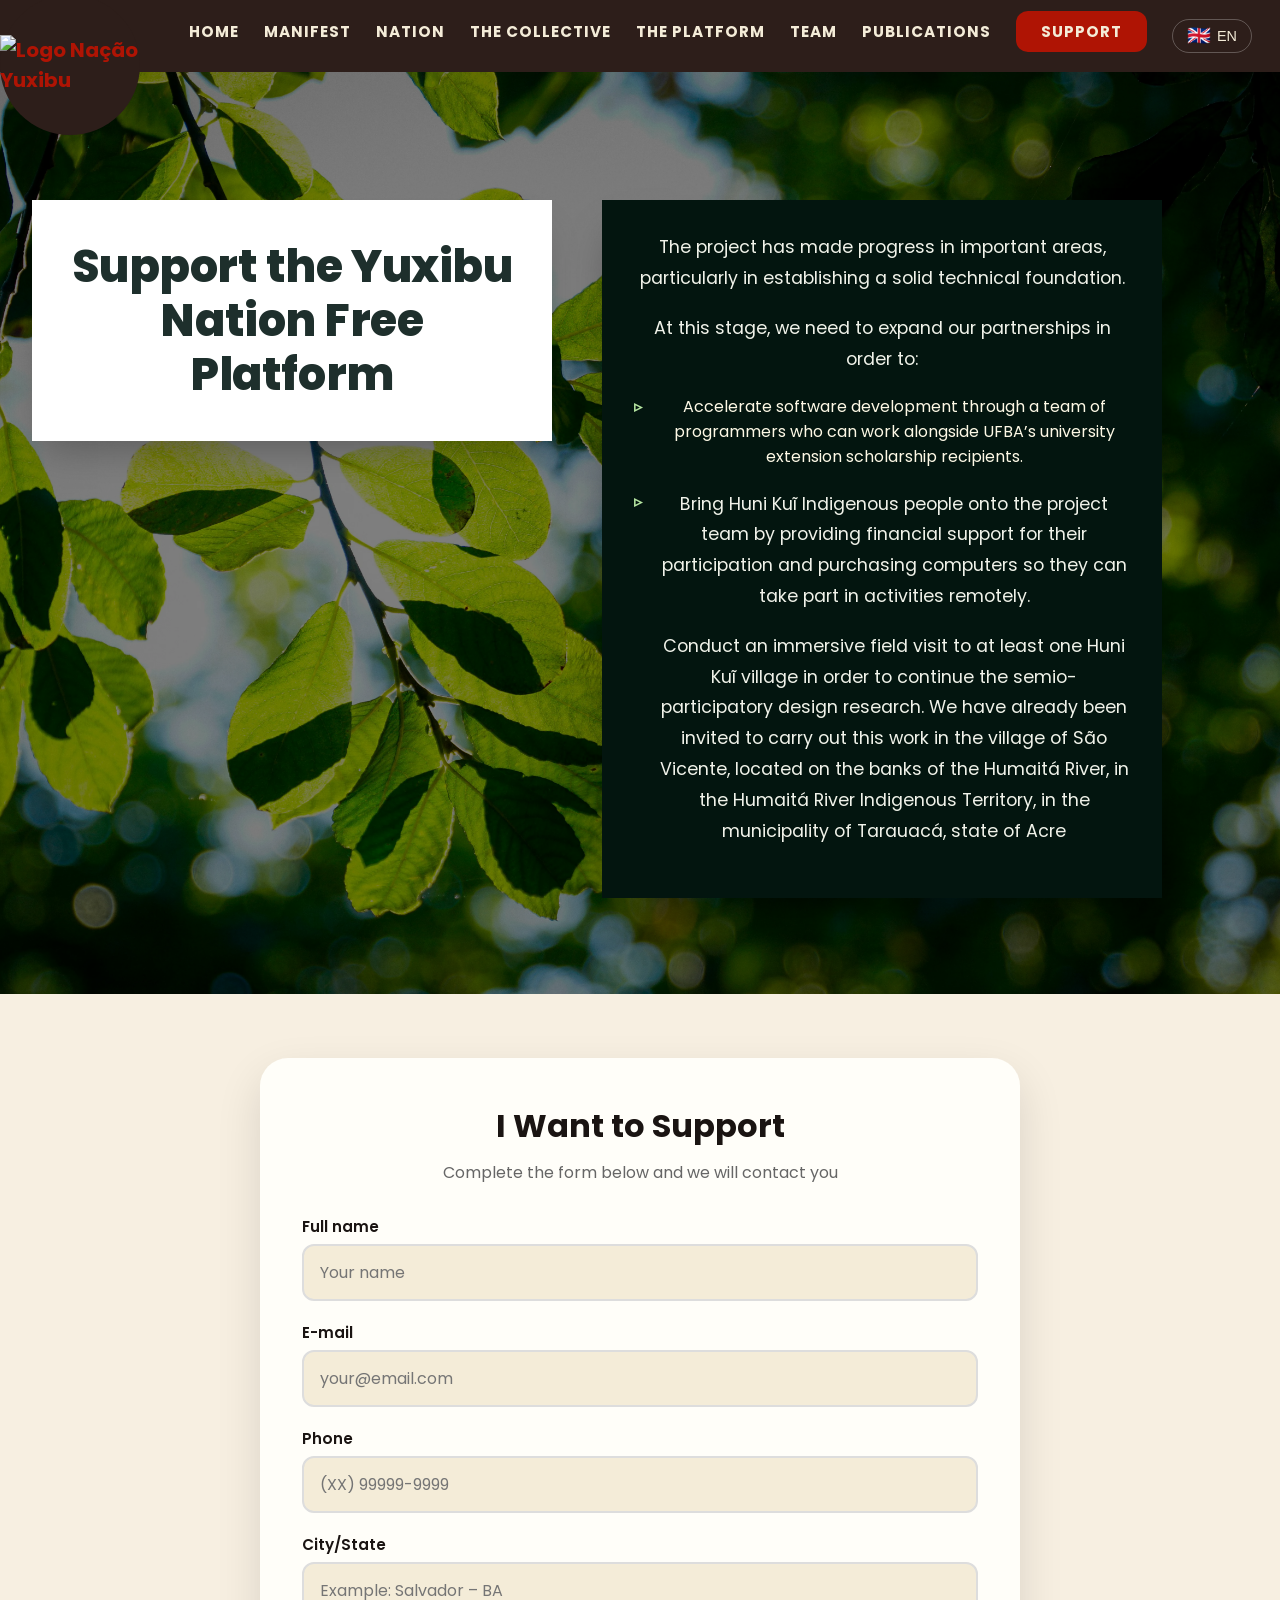
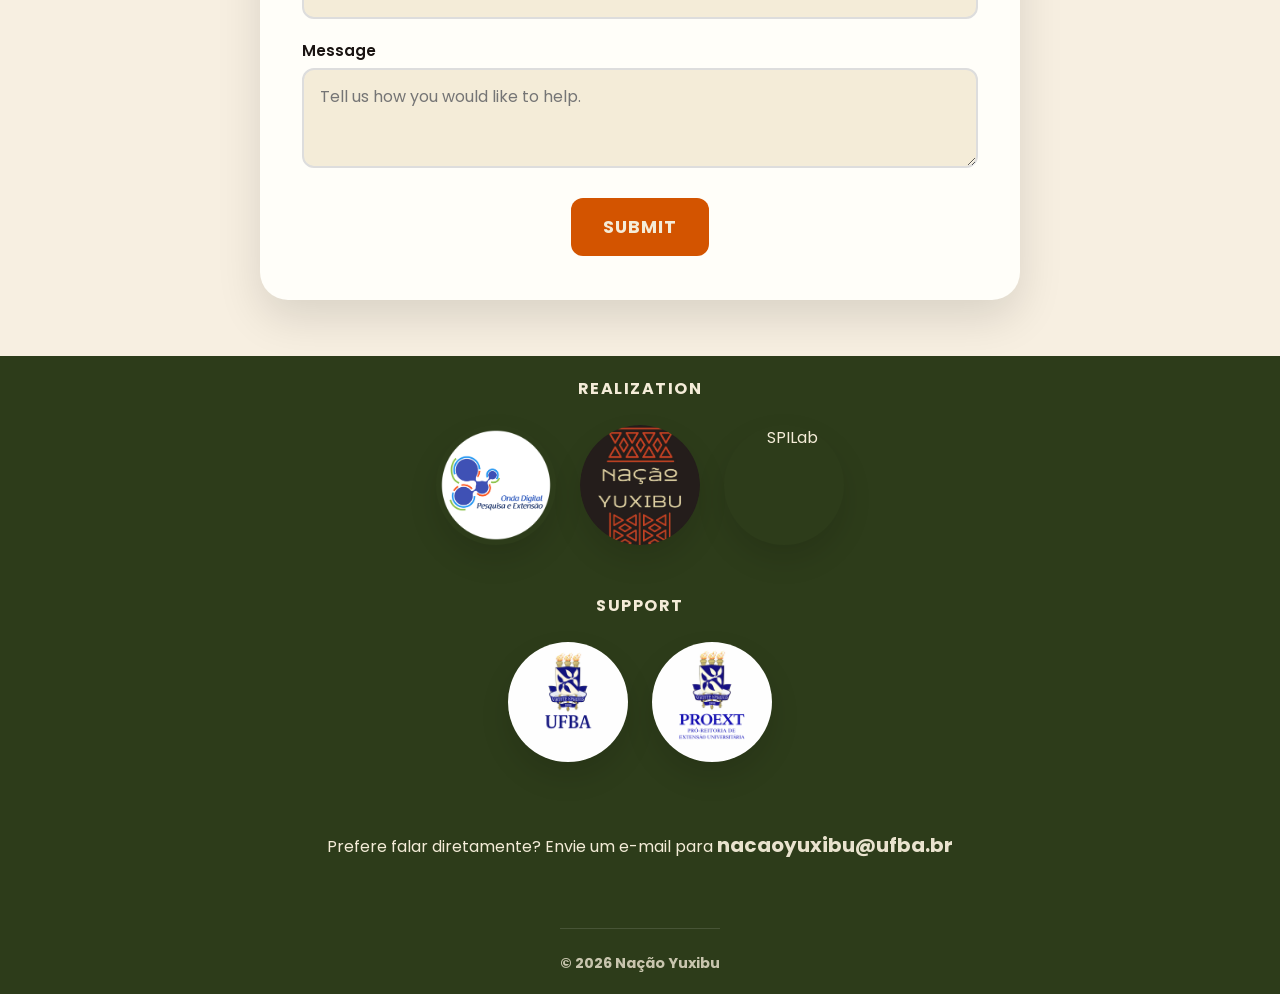
==== commit 0e8bf8b1: "feat(traducao): adiciona suporte para tradução nas seções de realização e apoio no rodapé" ====
--- a/apoie.html
+++ b/apoie.html
@@ -857,7 +857,7 @@
     <footer class="rodape">
         <div class="container">
             <div class="marca-rodape">
-                <h4>Realização</h4>
+                <h4 data-i18n="realizacao">Realização</h4>
                 <div class="logos-colaboradores">
                     <div class="logo-colaborador"><img src="./icones-site/onda-digital.png" alt="Onda Digital"></div>
                     <div class="logo-colaborador"><img src="./icones-site/nacao-yuxibu-logo.png" alt="Nação Yuxibu">
@@ -866,7 +866,7 @@
                 </div>
             </div>
             <div class="marca-rodape">
-                <h4>Apoio</h4>
+                <h4 data-i18n="apoio">Apoio</h4>
                 <div class="logos-colaboradores">
                     <div class="logo-colaborador"><img src="./icones-site/ufba-logo.png" alt="UFBA"></div>
                     <div class="logo-colaborador"><img src="./icones-site/proext-logo.png" alt="Proext"></div>
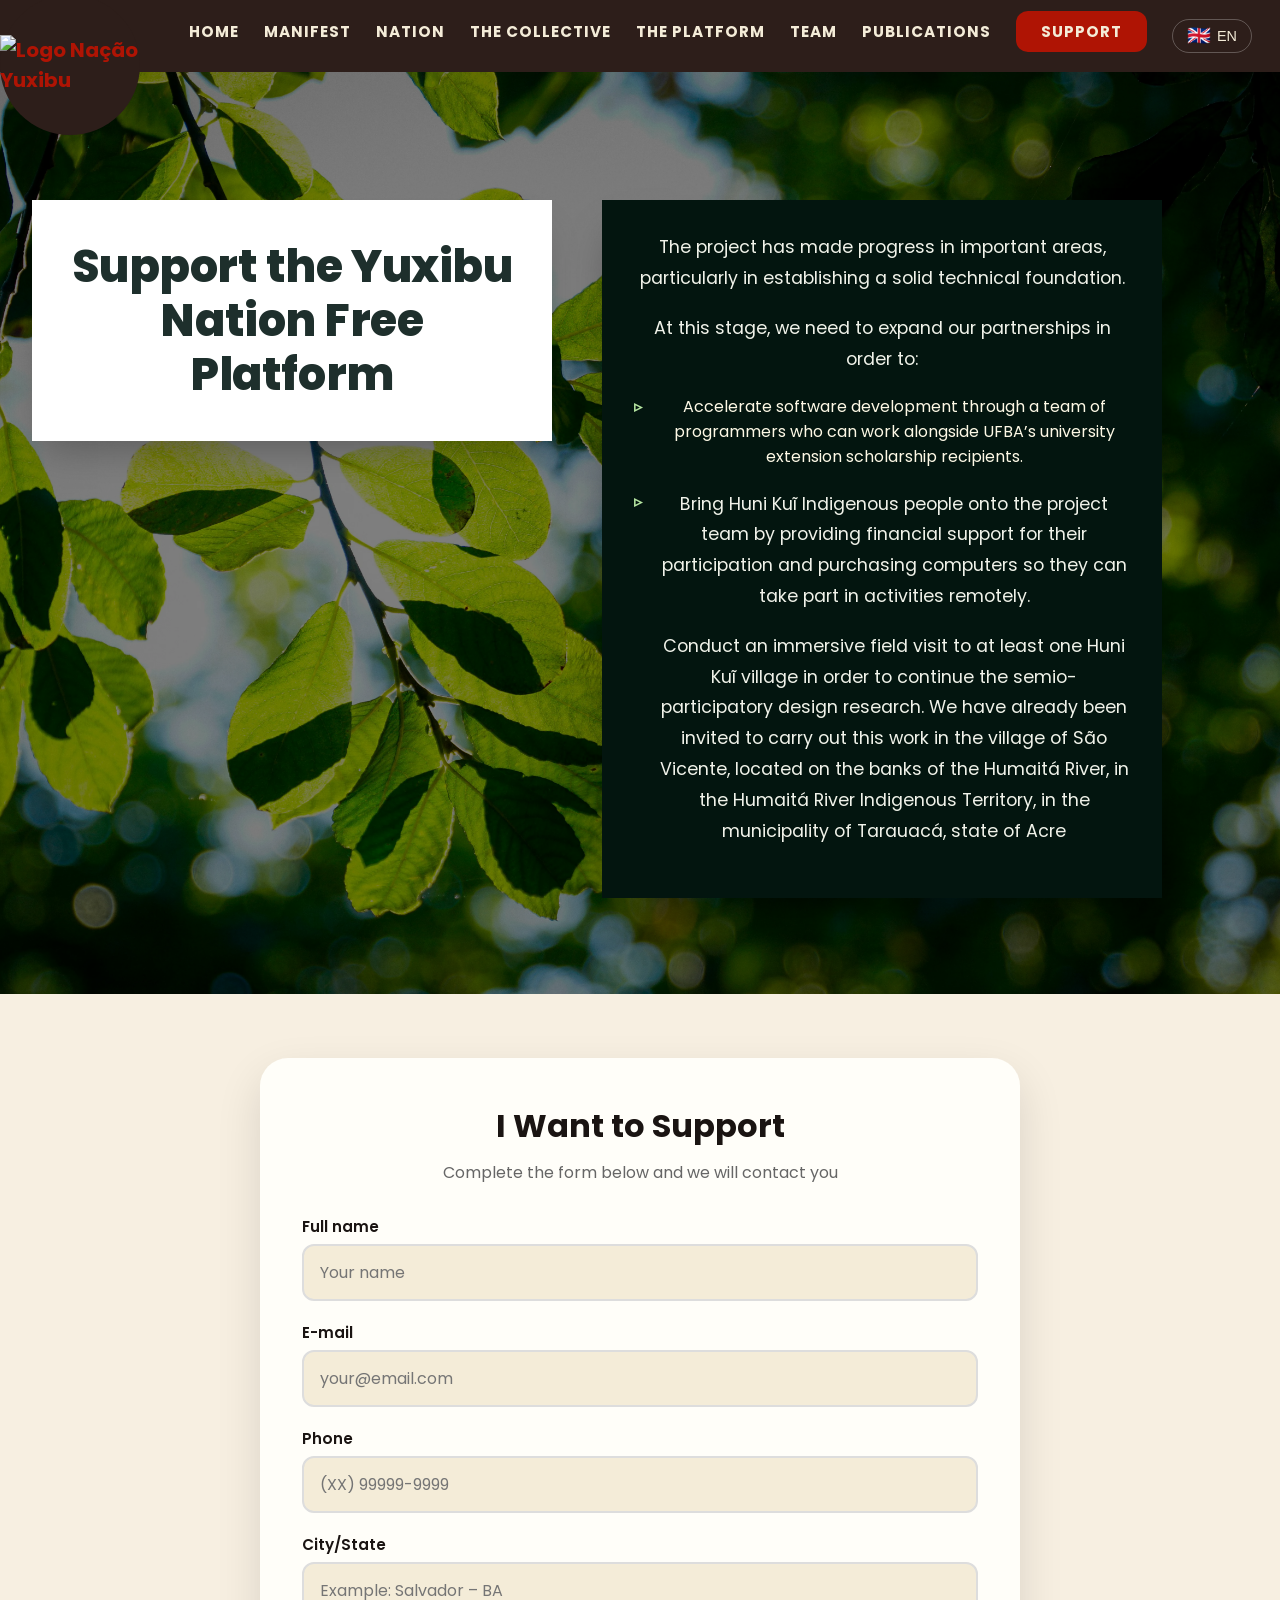
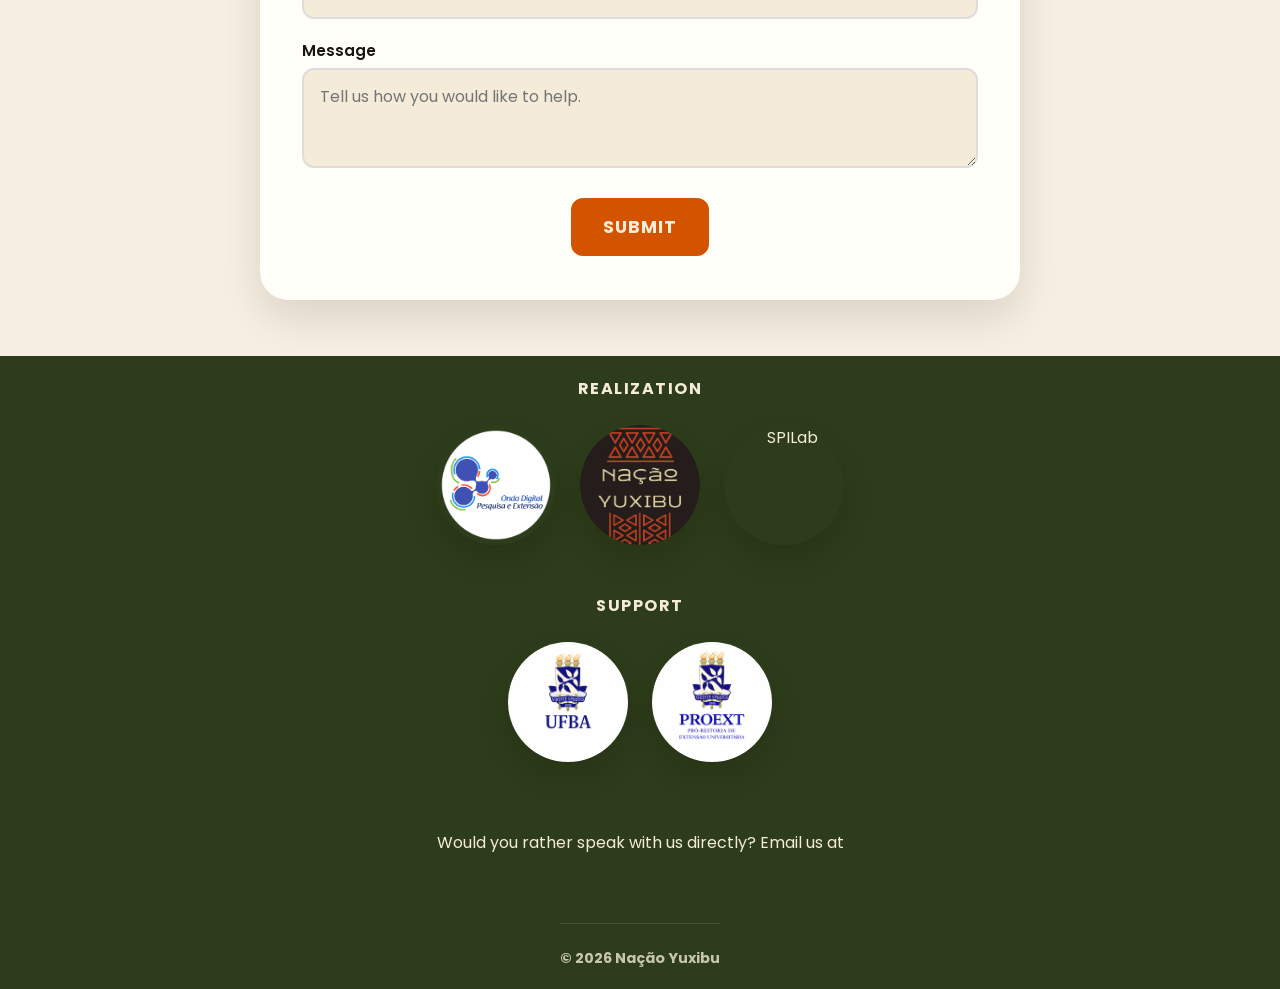
==== commit e360566d: "feat(traducao): adiciona chave de tradução para contato direto no rodapé" ====
--- a/apoie.html
+++ b/apoie.html
@@ -873,7 +873,7 @@
                 </div>
             </div>
             <div class="contato-rodape">
-                <p>
+                <p data-i18n="falar.diretamente">
                     Prefere falar diretamente? Envie um e-mail para
                     <a href="mailto:nacaoyuxibu@ufba.br">
                         nacaoyuxibu@ufba.br
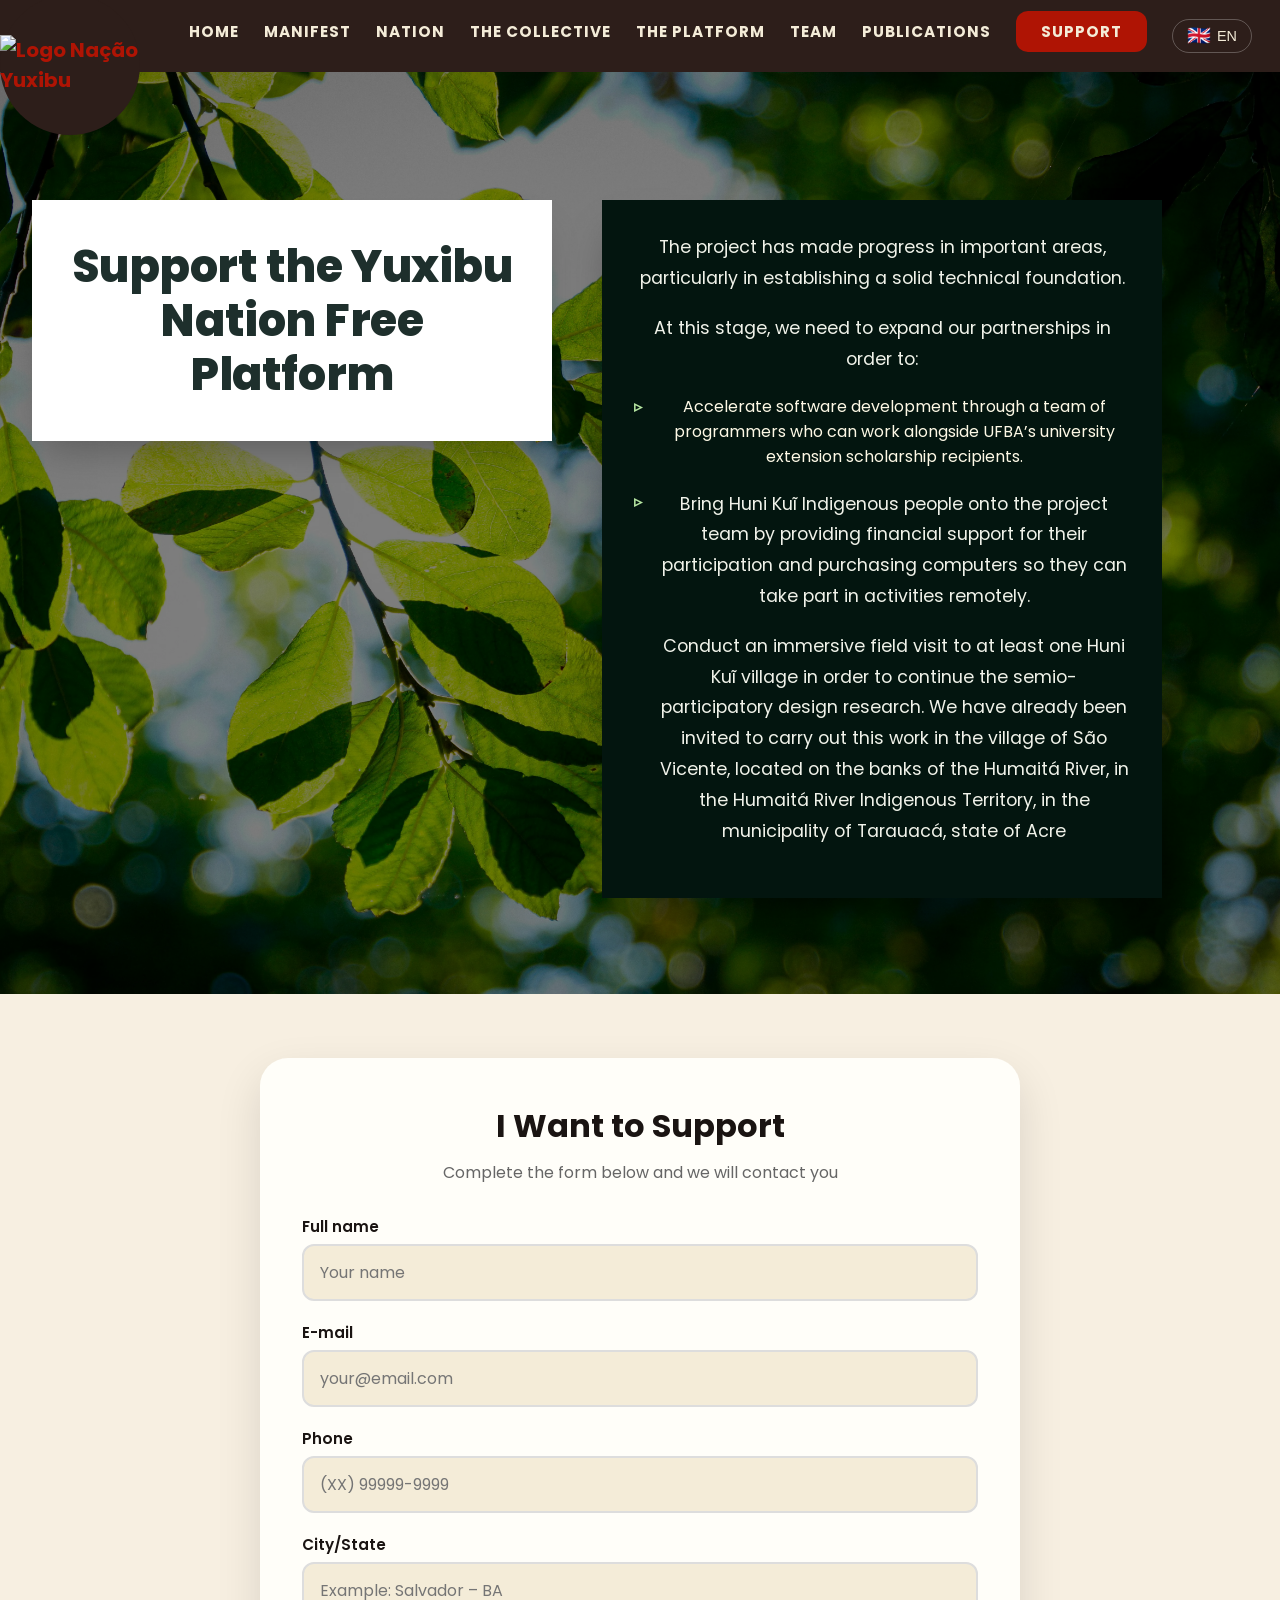
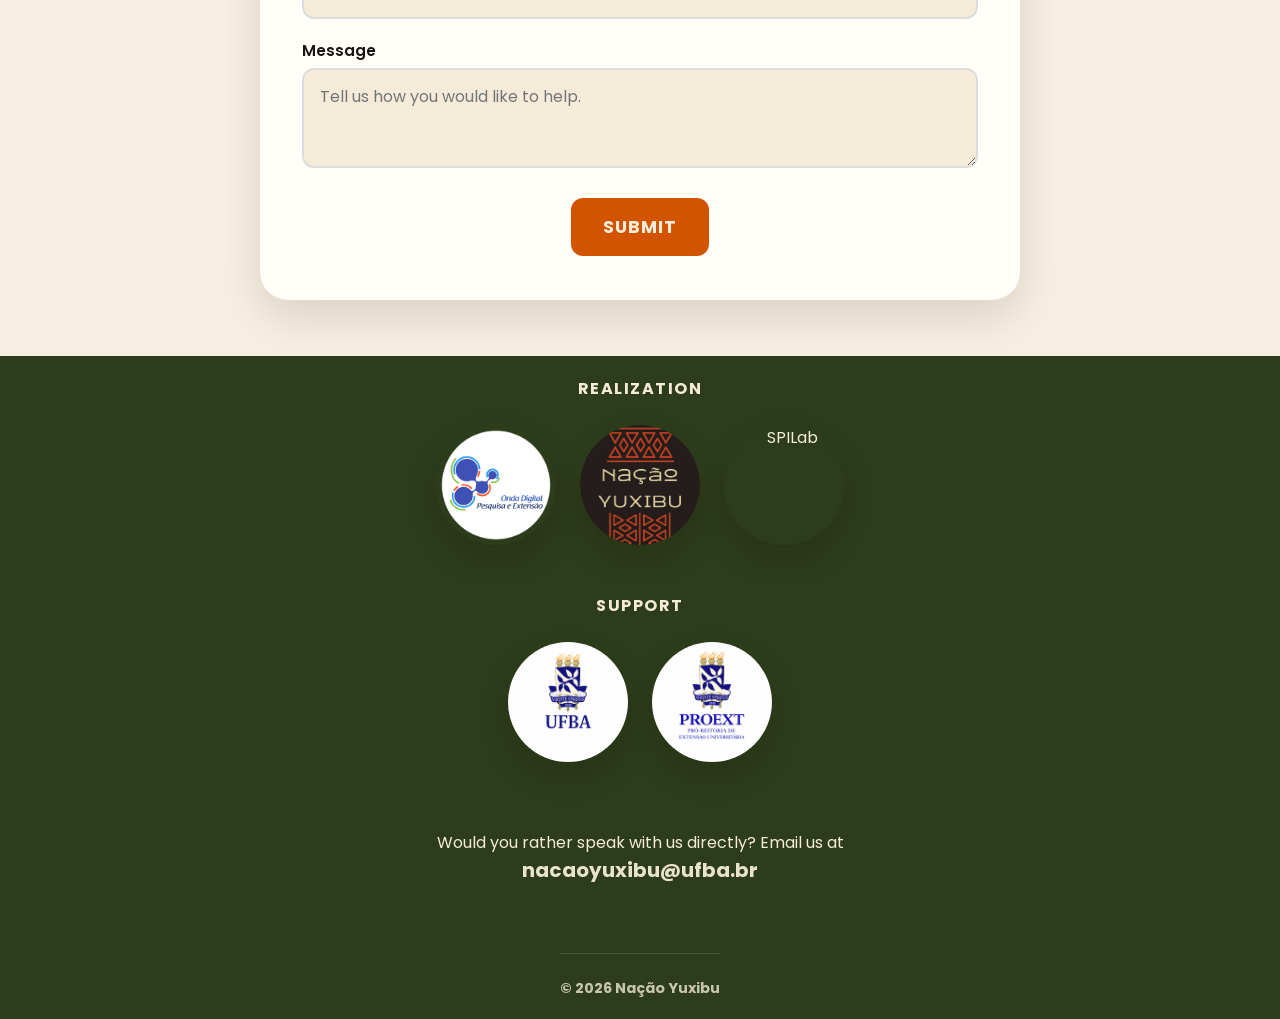
==== commit 9f10b921: "feat(traducao): corrige formatação do texto de contato no rodapé" ====
--- a/apoie.html
+++ b/apoie.html
@@ -875,9 +875,10 @@
             <div class="contato-rodape">
                 <p data-i18n="falar.diretamente">
                     Prefere falar diretamente? Envie um e-mail para
+                    </p>
                     <a href="mailto:nacaoyuxibu@ufba.br">
                         nacaoyuxibu@ufba.br
-                </p>
+                
             </div>
 
             <div class="base-rodape">
